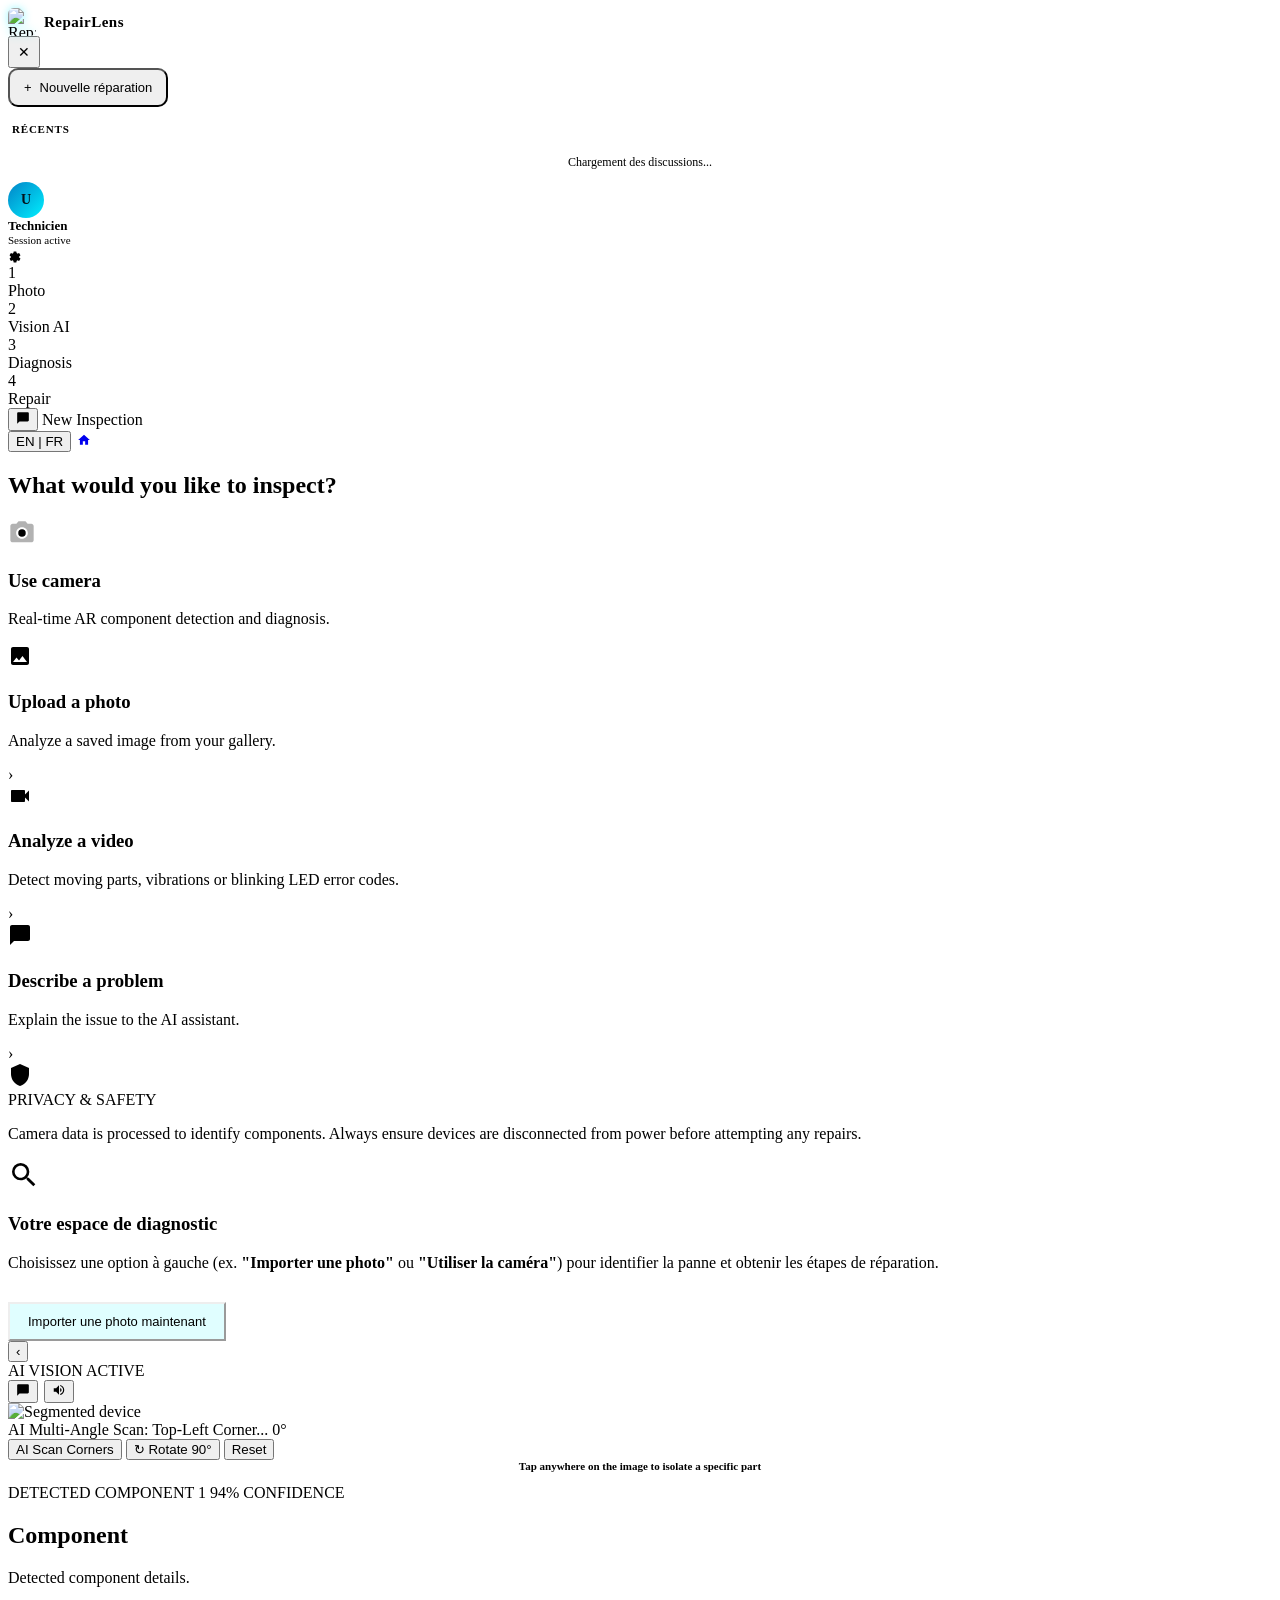
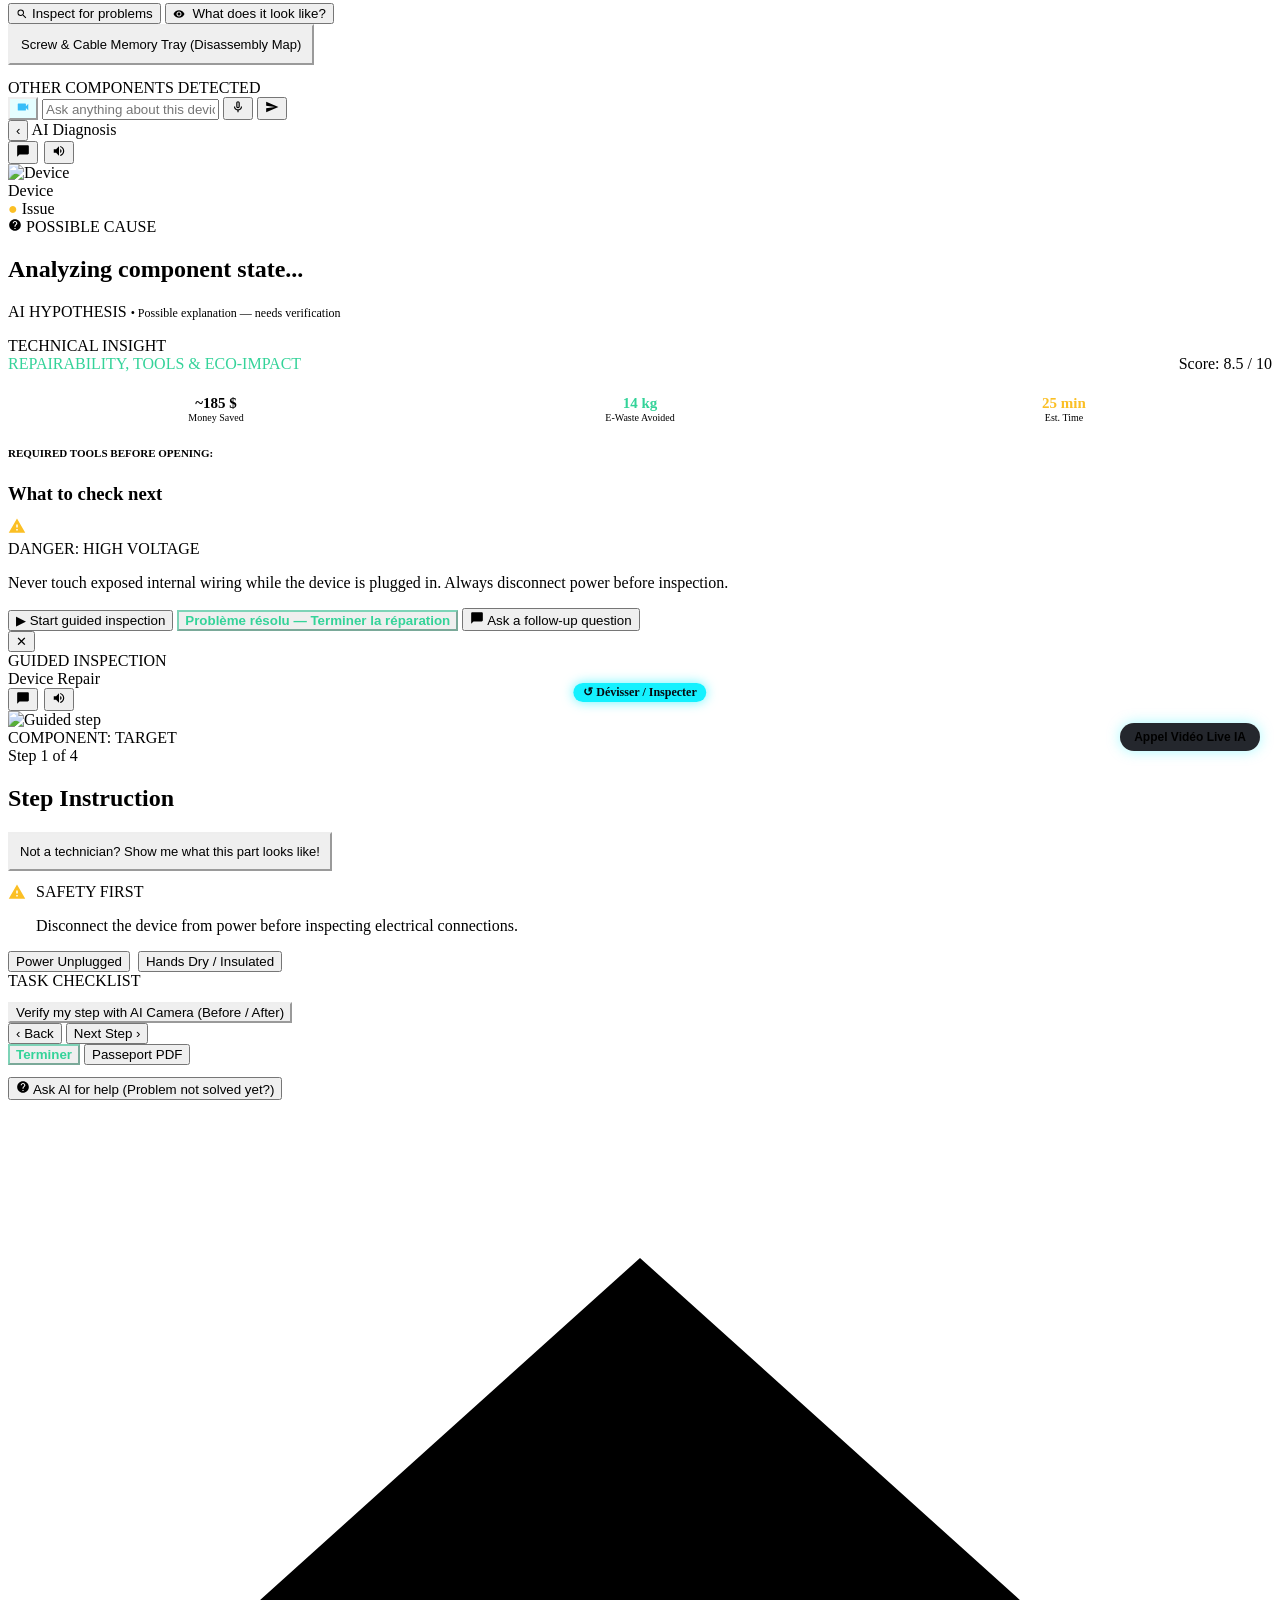
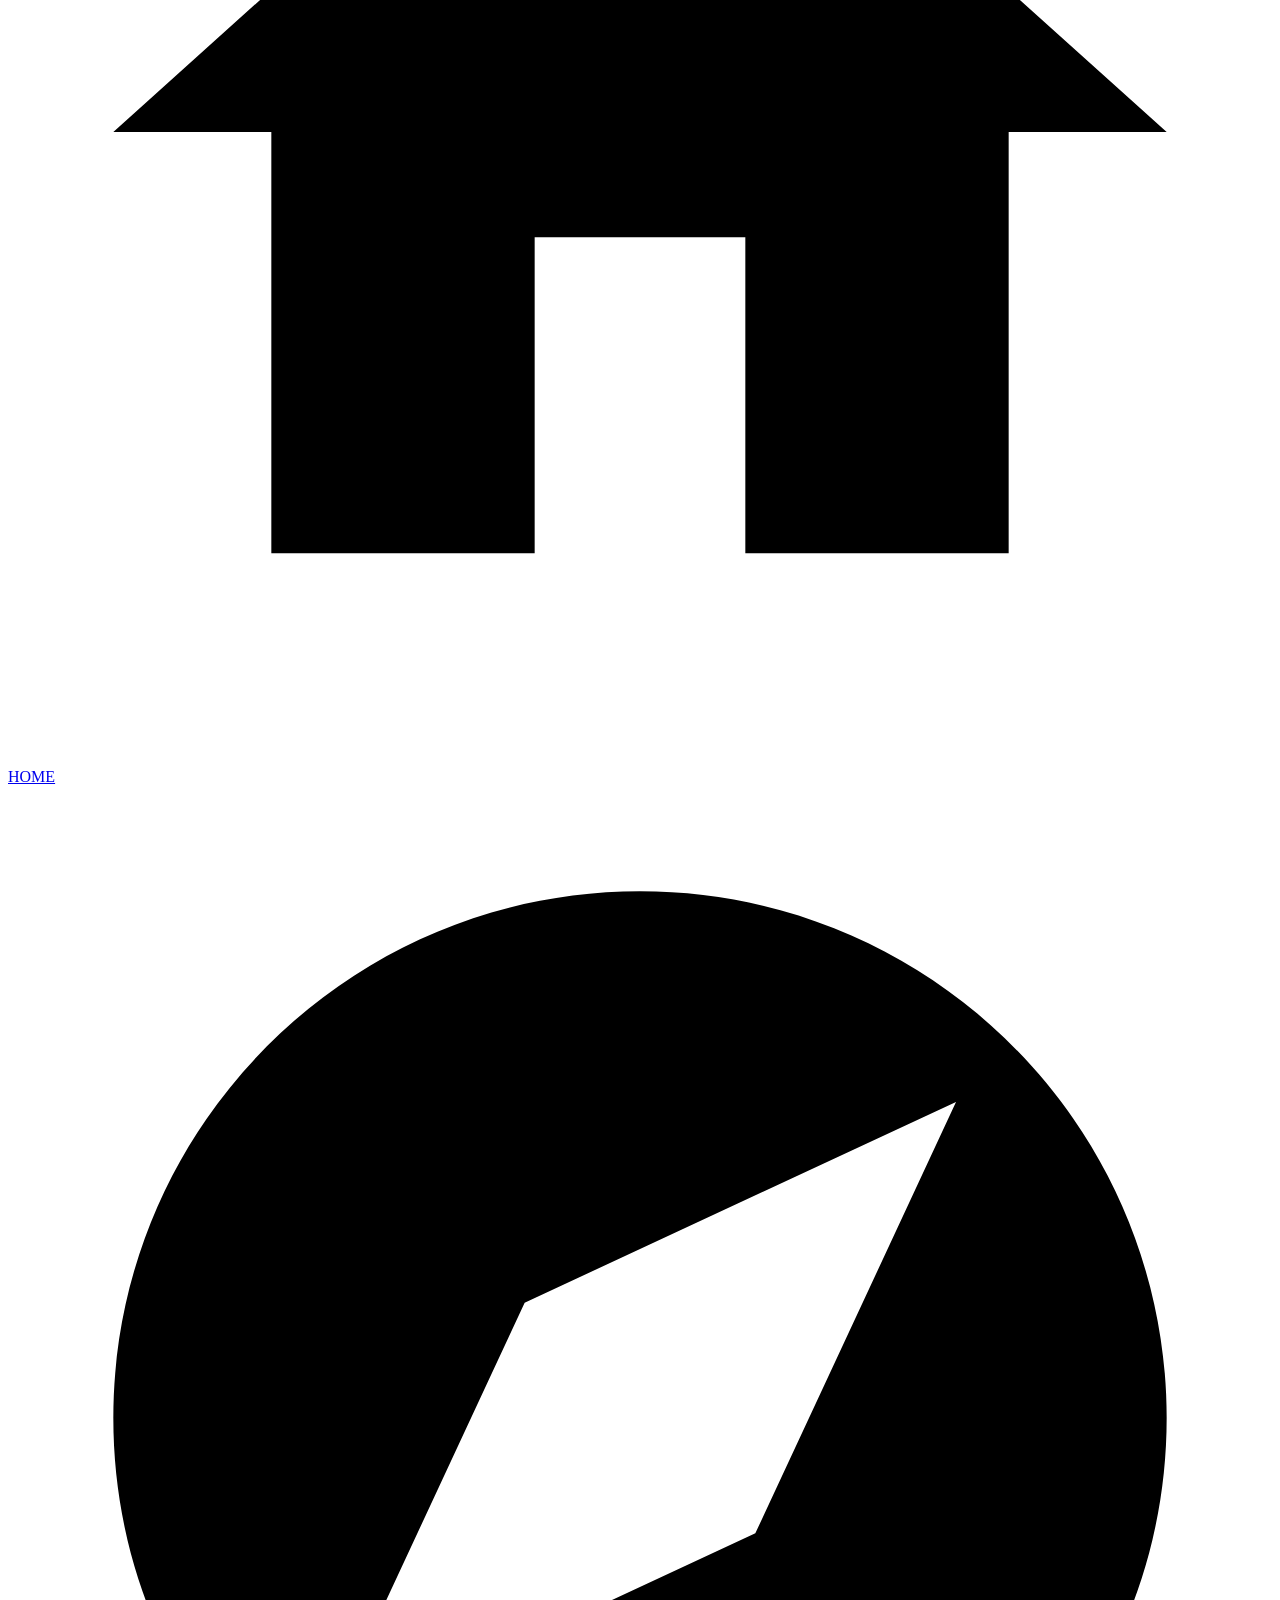
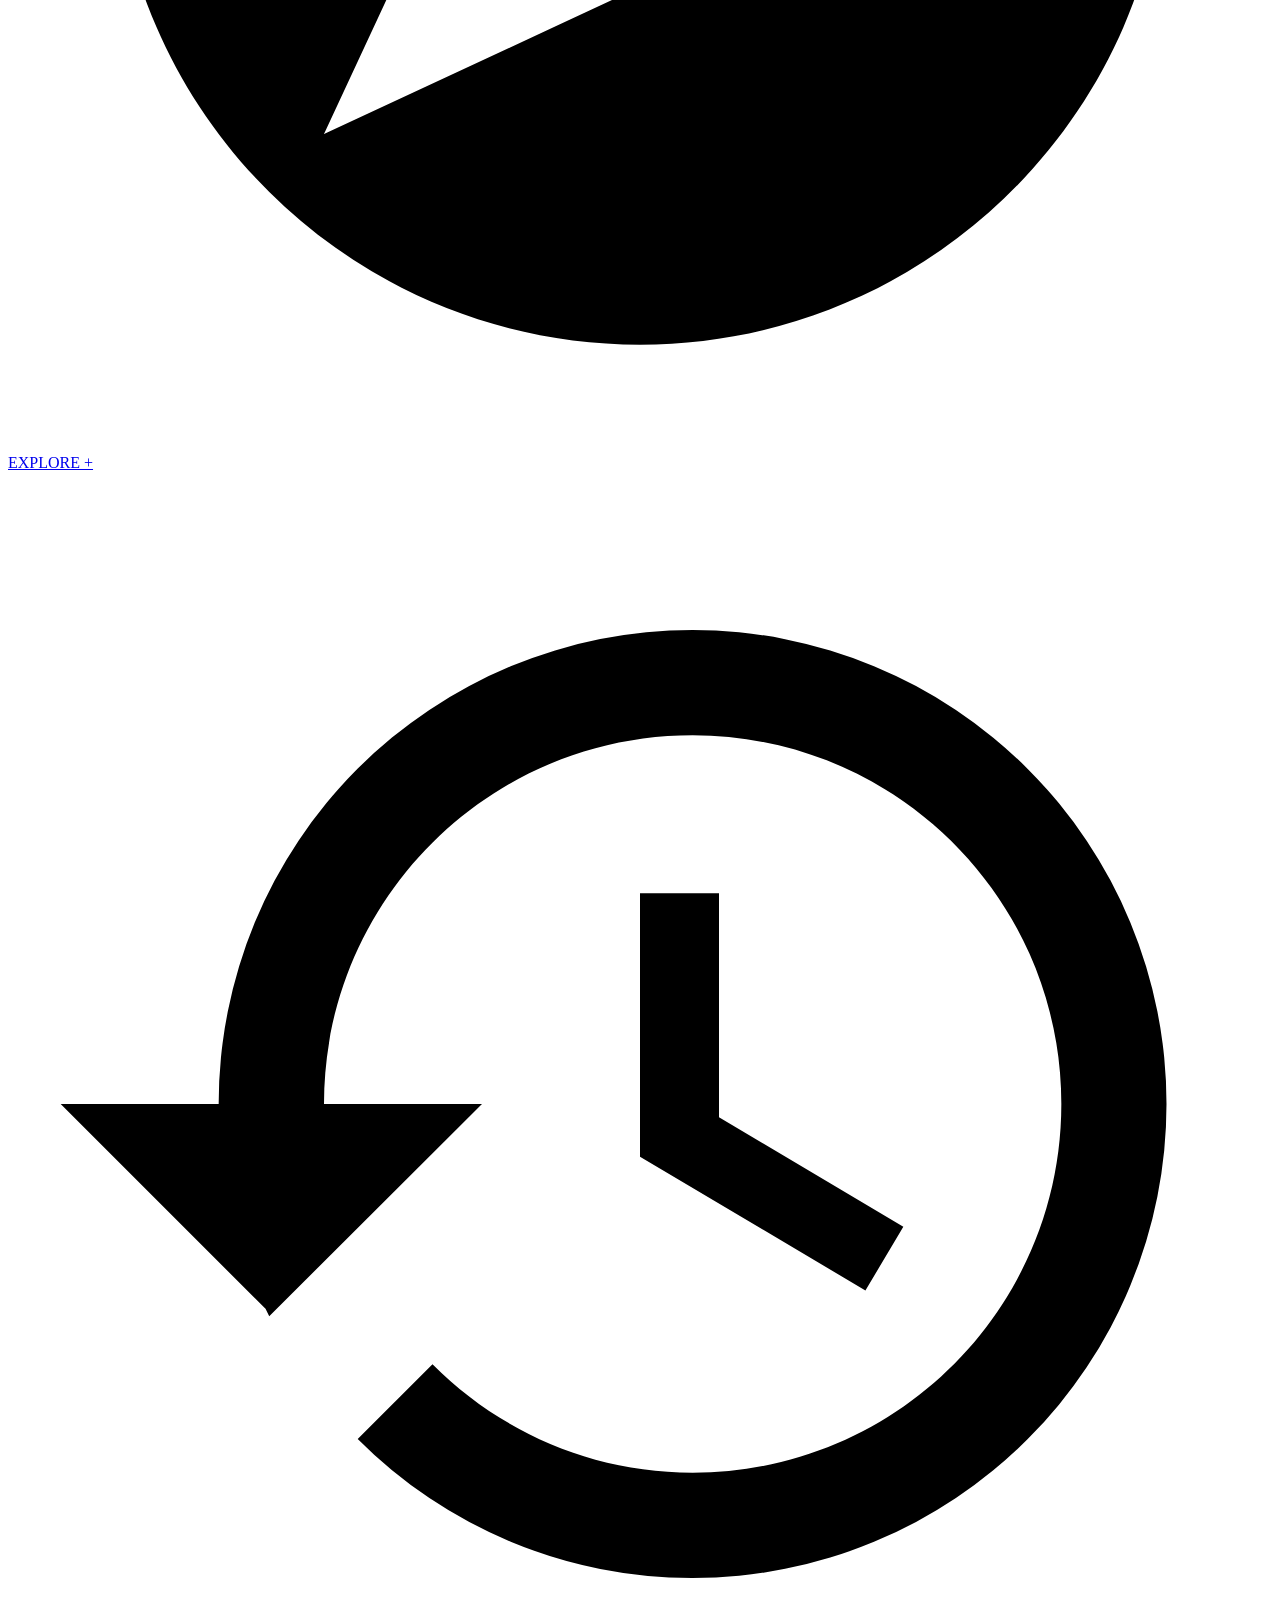
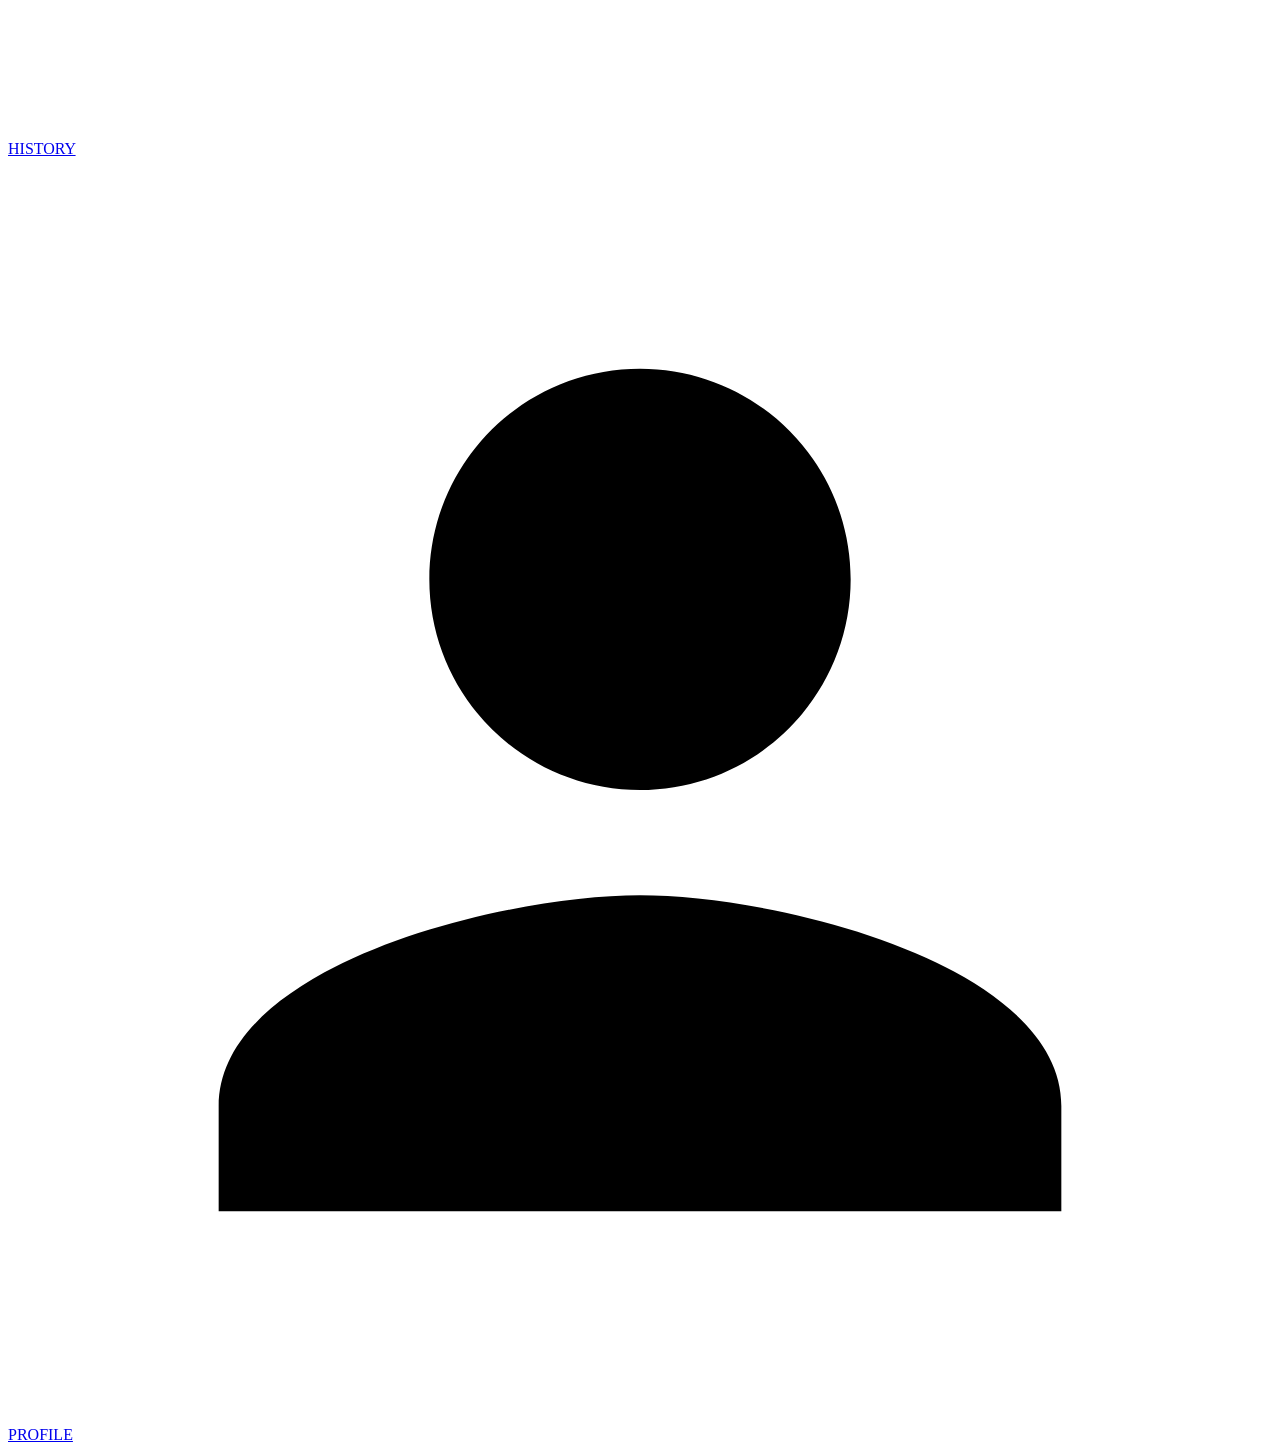
==== frontend/camera.html @ 672c210f "feat(frontend): interface complete RepairLens — See the Fix - 4 pages : accueil, inspection/camera, " ====
<!DOCTYPE html>
<html lang="en">
<head>
    <meta charset="UTF-8">
    <meta name="viewport" content="width=device-width, initial-scale=1.0">
    <title>RepairLens — See the Fix</title>
    <link rel="icon" type="image/svg+xml" href="/static/assets/logo-repairlens.svg">
    <link rel="preconnect" href="https://fonts.googleapis.com">
    <link href="https://fonts.googleapis.com/css2?family=Inter:wght@400;500;600;700;800&display=swap" rel="stylesheet">
    <link rel="stylesheet" href="/static/css/main.css?v=10">
    <link rel="stylesheet" href="/static/css/camera.css?v=10">
</head>
<body>

    <!-- TIROIR LATÉRAL STYLE CHATGPT : DISCUSSIONS RÉCENTES -->
    <div id="chatgpt-sidebar-overlay" class="chatgpt-sidebar-overlay" onclick="basculerSidebarDiscussions(false)"></div>
    <aside id="chatgpt-sidebar" class="chatgpt-sidebar">
        <div class="chatgpt-sidebar-header">
            <div style="display:flex; align-items:center; gap:8px;">
                <img src="/static/assets/logo-repairlens.svg" alt="RepairLens" style="width:28px; height:28px; border-radius:6px; filter:drop-shadow(0 0 4px rgba(0,240,255,0.4));">
                <strong style="color:var(--text-white); font-size:15px; letter-spacing:0.5px;">RepairLens</strong>
            </div>
            <button type="button" class="icon-circle-btn" style="width:32px; height:32px; font-size:14px;" onclick="basculerSidebarDiscussions(false)">✕</button>
        </div>

        <button type="button" class="btn-cyan" style="margin-bottom:16px; padding:10px 14px; font-size:13px; border-radius:10px; display:flex; align-items:center; justify-content:center; gap:8px;" onclick="nouvelleInspectionReinitialiser()">
            <span>+</span> <span>Nouvelle réparation</span>
        </button>

        <div style="font-size:11px; font-weight:800; color:var(--text-muted); text-transform:uppercase; letter-spacing:0.8px; margin-bottom:8px; padding-left:4px;">
            Récents
        </div>

        <div id="chatgpt-sidebar-list" class="chatgpt-sidebar-list">
            <!-- Rempli dynamiquement avec les sessions récentes -->
            <div style="color:var(--text-muted); font-size:12px; padding:12px 6px; text-align:center;">
                Chargement des discussions...
            </div>
        </div>

        <div class="chatgpt-sidebar-footer">
            <div id="sidebar-user-avatar" style="width:36px; height:36px; border-radius:50%; background:linear-gradient(135deg, #0284c7 0%, #00f0ff 100%); display:flex; align-items:center; justify-content:center; font-weight:800; color:#04121a; font-size:14px;">
                U
            </div>
            <div style="flex:1; overflow:hidden;">
                <div id="sidebar-user-name" style="font-size:13px; font-weight:700; color:var(--text-white); white-space:nowrap; text-overflow:ellipsis; overflow:hidden;">Technicien</div>
                <div style="font-size:11px; color:var(--text-gray);">Session active</div>
            </div>
            <a href="/static/history.html?tab=profile" style="color:var(--cyan-neon); font-size:14px; text-decoration:none;" title="Profil"><svg style="width:14px;height:14px;fill:currentColor;vertical-align:middle;" viewBox="0 0 24 24"><path d="M19.14 12.94c.04-.3.06-.61.06-.94 0-.32-.02-.64-.07-.94l2.03-1.58a.49.49 0 0 0 .12-.61l-1.92-3.32a.49.49 0 0 0-.59-.22l-2.39.96c-.5-.38-1.03-.7-1.62-.94l-.36-2.54a.484.484 0 0 0-.48-.41h-3.84c-.24 0-.43.17-.47.41l-.36 2.54c-.59.24-1.13.57-1.62.94l-2.39-.96a.49.49 0 0 0-.59.22L2.74 8.87c-.12.21-.08.47.12.61l2.03 1.58c-.05.3-.07.62-.07.94s.02.64.07.94l-2.03 1.58a.49.49 0 0 0-.12.61l1.92 3.32c.12.22.37.29.59.22l2.39-.96c.5.38 1.03.7 1.62.94l.36 2.54c.05.24.24.41.48.41h3.84c.24 0 .44-.17.47-.41l.36-2.54c.59-.24 1.13-.56 1.62-.94l2.39.96c.22.08.47 0 .59-.22l1.92-3.32c.12-.22.07-.47-.12-.61l-2.01-1.58z"/><circle cx="12" cy="12" r="3.5" fill="none" stroke="currentColor" stroke-width="1"/></svg></a>
        </div>
    </aside>

    <div class="app-shell">

        <!-- PROGRESS BAR — 4 Steps -->
        <div id="progress-bar-steps" class="progress-steps-bar">
            <div class="progress-step active" data-screen="screen-new-inspection">
                <div class="progress-dot">1</div>
                <span>Photo</span>
            </div>
            <div class="progress-line"></div>
            <div class="progress-step" data-screen="screen-ai-vision">
                <div class="progress-dot">2</div>
                <span>Vision AI</span>
            </div>
            <div class="progress-line"></div>
            <div class="progress-step" data-screen="screen-ai-diagnosis">
                <div class="progress-dot">3</div>
                <span>Diagnosis</span>
            </div>
            <div class="progress-line"></div>
            <div class="progress-step" data-screen="screen-guided-inspection">
                <div class="progress-dot">4</div>
                <span>Repair</span>
            </div>
        </div>

        <!-- =========================================================
             ÉCRAN 1 : NEW INSPECTION
             ========================================================= -->
        <section id="screen-new-inspection" class="screen-view active">
            <div class="screen-header">
                <button type="button" class="icon-circle-btn" onclick="basculerSidebarDiscussions(true)" title="Discussions récentes (ChatGPT sidebar)"><svg style="width:14px;height:14px;fill:currentColor;" viewBox="0 0 24 24"><path d="M20 2H4c-1.1 0-2 .9-2 2v18l4-4h14c1.1 0 2-.9 2-2V4c0-1.1-.9-2-2-2z"/></svg></button>
                <span class="screen-title-main" data-i18n="new_inspection_title">New Inspection</span>
                <div style="display:flex; gap:6px; align-items:center;">
                    <button type="button" class="lang-switch" id="btn-lang-switch" onclick="basculerLangue()">EN | FR</button>
                    <a href="/" class="icon-circle-btn" title="Home"><svg style="width:14px;height:14px;fill:currentColor;" viewBox="0 0 24 24"><path d="M10 20v-6h4v6h5v-8h3L12 3 2 12h3v8z"/></svg></a>
                </div>
            </div>

                        <!-- GRILLE 2 COLONNES : Options de diagnostic à gauche | Appareil photo + Chat + Analyse à droite -->
            <div class="inspection-split-layout">
                <!-- COLONNE GAUCHE : Options de diagnostic -->
                <div class="diagnostic-options-col">
                    <h1 class="big-question-title" data-i18n="what_to_inspect">What would you like to inspect?</h1>

                    <!-- Carte 1 : Use Camera -->
                    <div class="action-card-cyan" onclick="ouvrirModeCapture('camera')">
                        <div class="action-card-cyan-icon"><svg style="width:28px;height:28px;fill:var(--cyan-neon);" viewBox="0 0 24 24"><path d="M12 15.2a3.2 3.2 0 1 0 0-6.4 3.2 3.2 0 0 0 0 6.4z"/><path d="M9 2 7.17 4H4c-1.1 0-2 .9-2 2v12c0 1.1.9 2 2 2h16c1.1 0 2-.9 2-2V6c0-1.1-.9-2-2-2h-3.17L15 2H9zm3 15c-2.76 0-5-2.24-5-5s2.24-5 5-5 5 2.24 5 5-2.24 5-5 5z" fill-opacity="0.3"/></svg></div>
                        <h3 data-i18n="use_camera_title">Use camera</h3>
                        <p data-i18n="use_camera_sub">Real-time AR component detection and diagnosis.</p>
                    </div>

                    <!-- Carte 2 : Upload a photo -->
                    <input type="file" id="input-fichier" accept="image/*" style="display:none">
                    <div class="action-card-dark" onclick="ouvrirModeCapture('upload')">
                        <div class="action-dark-icon"><svg style="width:24px;height:24px;fill:currentColor;" viewBox="0 0 24 24"><path d="M21 19V5c0-1.1-.9-2-2-2H5c-1.1 0-2 .9-2 2v14c0 1.1.9 2 2 2h14c1.1 0 2-.9 2-2zM8.5 13.5l2.5 3.01L14.5 12l4.5 6H5l3.5-4.5z"/></svg></div>
                        <div class="action-dark-body">
                            <h3 data-i18n="upload_photo_title">Upload a photo</h3>
                            <p data-i18n="upload_photo_sub">Analyze a saved image from your gallery.</p>
                        </div>
                        <span class="action-chevron">›</span>
                    </div>

                    <!-- Carte 3 : Analyze a Video -->
                    <input type="file" id="input-video" accept="video/*" style="display:none">
                    <div class="action-card-dark" style="border-color:rgba(0,240,255,0.35);" onclick="ouvrirModeCapture('video')">
                        <div class="action-dark-icon"><svg style="width:24px;height:24px;fill:currentColor;" viewBox="0 0 24 24"><path d="M17 10.5V7c0-.55-.45-1-1-1H4c-.55 0-1 .45-1 1v10c0 .55.45 1 1 1h12c.55 0 1-.45 1-1v-3.5l4 4v-11l-4 4z"/></svg></div>
                        <div class="action-dark-body">
                            <h3 data-i18n="upload_video_title">Analyze a video</h3>
                            <p data-i18n="upload_video_sub">Detect moving parts, vibrations or blinking LED error codes.</p>
                        </div>
                        <span class="action-chevron">›</span>
                    </div>

                    <!-- Carte 4 : Describe a problem -->
                    <div class="action-card-dark" onclick="ouvrirModeCapture('describe')">
                        <div class="action-dark-icon"><svg style="width:24px;height:24px;fill:currentColor;" viewBox="0 0 24 24"><path d="M20 2H4c-1.1 0-2 .9-2 2v18l4-4h14c1.1 0 2-.9 2-2V4c0-1.1-.9-2-2-2z"/></svg></div>
                        <div class="action-dark-body">
                            <h3 data-i18n="describe_prob_title">Describe a problem</h3>
                            <p data-i18n="describe_prob_sub">Explain the issue to the AI assistant.</p>
                        </div>
                        <span class="action-chevron">›</span>
                    </div>


                    <!-- Privacy & Safety -->
                    <div class="privacy-box">
                        <div class="privacy-shield"><svg style="width:24px;height:24px;fill:currentColor;" viewBox="0 0 24 24"><path d="M12 1L3 5v6c0 5.55 3.84 10.74 9 12 5.16-1.26 9-6.45 9-12V5l-9-4z"/></svg></div>
                        <div>
                            <div class="privacy-title" data-i18n="privacy_title">PRIVACY & SAFETY</div>
                            <p class="privacy-text" data-i18n="privacy_text">
                                Camera data is processed to identify components. Always ensure devices are disconnected from power before attempting any repairs.
                            </p>
                        </div>
                    </div>
                </div>

                <!-- COLONNE DROITE : Appareil Photo / Preview + Chat IA + Bouton Analyse -->
                <div class="diagnostic-workspace-col">
                    <!-- Placeholder initial avant import/capture -->
                    <div id="setup-placeholder" class="setup-placeholder-card">
                        <div class="setup-placeholder-icon"><svg style="width:32px;height:32px;fill:var(--cyan-neon);" viewBox="0 0 24 24"><path d="M15.5 14h-.79l-.28-.27A6.47 6.47 0 0 0 16 9.5 6.5 6.5 0 1 0 9.5 16c1.61 0 3.09-.59 4.23-1.57l.27.28v.79l5 4.99L20.49 19l-4.99-5zm-6 0C7.01 14 5 11.99 5 9.5S7.01 5 9.5 5 14 7.01 14 9.5 11.99 14 9.5 14z"/></svg></div>
                        <h3>Votre espace de diagnostic</h3>
                        <p>Choisissez une option à gauche (ex. <strong>"Importer une photo"</strong> ou <strong>"Utiliser la caméra"</strong>) pour identifier la panne et obtenir les étapes de réparation.</p>
                        <button type="button" class="btn-voice-pill" onclick="ouvrirModeCapture('upload')" style="margin-top:14px; background:rgba(0,240,255,0.12); border-color:var(--cyan-neon); color:var(--cyan-neon); font-size:13px; padding:10px 18px;">
                            Importer une photo maintenant
                        </button>
                    </div>

                    <!-- Zone de configuration active avec APPAREIL PHOTO + CHAT + BOUTON ANALYSE -->
                    <div id="setup-panel" class="inspection-setup-box" style="display:none;">
                        <input type="hidden" id="input-appareil" value="">

                        <!-- Caméra Live -->
                        <div id="zone-camera-live" class="preview-media-box" style="display:none;">
                            <video id="video-stream" autoplay playsinline></video>
                            <canvas id="canvas-capture" style="display:none;"></canvas>
                            <button type="button" class="btn-cyan" style="margin:10px; width:calc(100% - 20px);" onclick="capturerFrameCamera()" data-i18n="capture_frame_btn">
                                Capture Frame
                            </button>
                        </div>

                        <!-- Sélecteur d'onglets multimédias (Visible quand Photo ET Vidéo sont associées au même diagnostic) -->
                        <div id="media-switcher-tabs" style="display:none; align-items:center; gap:8px; margin-bottom:10px;">
                            <button type="button" id="tab-media-photo" class="btn-voice-pill" onclick="basculerApercuMedia('photo')" style="background:var(--cyan-neon); color:#04121a; font-weight:700; padding:6px 14px;">
                                Photo principale
                            </button>
                            <button type="button" id="tab-media-video" class="btn-voice-pill" onclick="basculerApercuMedia('video')" style="background:rgba(0,240,255,0.15); color:var(--cyan-neon); border-color:var(--border-cyan); padding:6px 14px;">
                                Vidéo dynamique
                            </button>
                            <span id="badge-multimodal" style="font-size:11px; color:#10b981; font-weight:700; margin-left:auto;">
                                Diagnostic multimodal enrichi
                            </span>
                        </div>

                        <!-- Aperçu Photo de l'appareil -->
                        <div id="zone-photo-preview" class="preview-media-box" style="display:none; position:relative;">
                            <img id="preview-image" alt="Device preview">
                            <button type="button" class="btn-voice-pill" style="position:absolute; bottom:8px; right:8px; background:rgba(6,10,16,0.85); border-color:var(--border-cyan);" onclick="document.getElementById('input-fichier').click()">
                                ↺ Changer la photo
                            </button>
                        </div>

                        <!-- Aperçu Vidéo -->
                        <div id="zone-video-preview" class="preview-media-box" style="display:none; position:relative;">
                            <video id="preview-video" controls playsinline></video>
                            <button type="button" class="btn-voice-pill" style="position:absolute; bottom:8px; right:8px; background:rgba(6,10,16,0.85); border-color:var(--border-cyan);" onclick="document.getElementById('input-video').click()">
                                ↺ Changer la vidéo
                            </button>
                        </div>

                        <!-- Fil de Discussion ChatGPT en direct (IA à gauche, Vous à droite) -->
                        <div id="live-chat-thread" class="chat-thread-container">
                            <!-- Rempli automatiquement dès l'importation de l'image -->
                        </div>

                        <!-- Pilules de réponses rapides en 1 clic suggérées par l'IA -->
                        <div id="live-chat-quick-replies" class="chat-quick-replies-row" style="display:none;"></div>

                        <!-- Oscilloscope Acoustique Cyan Néon en direct (Optionnel) -->
                        <div id="acoustic-box" style="display:none; margin-top:10px; background:#060a10; border:1px solid var(--border-cyan); border-radius:12px; padding:10px;">
                            <div style="display:flex; justify-content:space-between; font-size:11px; color:var(--cyan-neon); font-weight:700; margin-bottom:6px;">
                                <span id="acoustic-status-label">Listening to motor / device frequencies...</span>
                                <span id="acoustic-freq-badge">0 Hz</span>
                            </div>
                            <canvas id="canvas-audio-spectrum" width="380" height="60" style="width:100%; height:60px; display:block;"></canvas>
                        </div>

                        <!-- Barre de saisie en bas style ChatGPT -->
                        <div class="chatgpt-input-bar">
                            <button type="button" class="btn-voice-pill" id="btn-chat-video-call" onclick="demarrerAppelVideoDepuisChat()" title="Démarrer l'Appel Vidéo Live avec l'IA" style="padding:6px 10px; font-size:14px; color:#38bdf8; background:rgba(0,240,255,0.1); border-color:var(--border-cyan);"><svg style="width:14px;height:14px;fill:currentColor;" viewBox="0 0 24 24"><path d="M17 10.5V7c0-.55-.45-1-1-1H4c-.55 0-1 .45-1 1v10c0 .55.45 1 1 1h12c.55 0 1-.45 1-1v-3.5l4 4v-11l-4 4z"/></svg></button>
                            <button type="button" class="btn-voice-pill" id="mic-issue" onclick="dicterChampLiveChat()" title="Dicter à la voix" style="padding:6px 10px; font-size:14px;"><svg style="width:14px;height:14px;fill:currentColor;" viewBox="0 0 24 24"><path d="M12 14c1.66 0 3-1.34 3-3V5c0-1.66-1.34-3-3-3S9 3.34 9 5v6c0 1.66 1.34 3 3 3zm-1-9c0-.55.45-1 1-1s1 .45 1 1v6c0 .55-.45 1-1 1s-1-.45-1-1V5zm6 6c0 2.76-2.24 5-5 5s-5-2.24-5-5H5c0 3.53 2.61 6.43 6 6.92V21h2v-3.08c3.39-.49 6-3.39 6-6.92h-2z"/></svg></button>
                            <button type="button" class="btn-voice-pill" id="btn-sound-diag" onclick="enregistrerBruitAppareil()" title="Écouter le bruit du moteur (Acoustique)" style="padding:6px 10px; font-size:14px;"><svg style="width:14px;height:14px;fill:currentColor;" viewBox="0 0 24 24"><path d="M12 1a9 9 0 0 0-9 9v7c0 1.66 1.34 3 3 3h3v-8H5v-2c0-3.87 3.13-7 7-7s7 3.13 7 7v2h-4v8h3c1.66 0 3-1.34 3-3v-7a9 9 0 0 0-9-9z"/></svg></button>
                            <input type="text" id="input-probleme" class="chatgpt-input-field"
                                   placeholder="Répondez à l'assistant ou décrivez la panne..."
                                   onkeypress="if(event.key==='Enter') envoyerMessageLiveChat()">
                            <button type="button" class="btn-voice-pill" onclick="envoyerMessageLiveChat()" title="Envoyer" style="padding:6px 12px; font-size:14px; background:var(--cyan-neon); color:#04121a;"><svg style="width:14px;height:14px;fill:currentColor;" viewBox="0 0 24 24"><path d="M2.01 21L23 12 2.01 3 2 10l15 2-15 2z"/></svg></button>
                        </div>

                        <!-- Bouton d'action pour passer au diagnostic et aux étapes guidées -->
                        <button type="button" id="btn-lancer-analyse" class="btn-cyan" style="margin-top:14px;" onclick="lancerAnalyseComplete()">
                            <span><svg style="width:14px;height:14px;fill:currentColor;" viewBox="0 0 24 24"><path d="M22.7 19l-9.1-9.1c.9-2.3.4-5-1.5-6.9-2-2-5-2.4-7.4-1.3L9 6 6 9 1.6 4.7C.4 7.1.9 10.1 2.9 12.1c1.9 1.9 4.6 2.4 6.9 1.5l9.1 9.1c.4.4 1 .4 1.4 0l2.3-2.3c.5-.4.5-1.1.1-1.4z"/></svg></span>
                            <span id="texte-btn-lancer" data-i18n="btn_launch_ai">Voir les étapes de réparation ›</span>
                        </button>
                    </div>
                </div>
            </div>
</section>

        <!-- =========================================================
             ÉCRAN 2 : AI VISION ACTIVE (SAM 2 Component Segmentation)
             ========================================================= -->
        <section id="screen-ai-vision" class="screen-view">
            <div class="ar-viewport">
                <div class="ar-top-overlay">
                    <button type="button" class="icon-circle-btn" onclick="afficherEcran('screen-new-inspection')">‹</button>
                    <div class="ai-vision-pill">
                        <span class="cyan-pulse-dot"></span>
                        <span data-i18n="ai_vision_active">AI VISION ACTIVE</span>
                    </div>
                    <div style="display:flex; gap:6px;">
                        <button type="button" class="icon-circle-btn" onclick="basculerSidebarDiscussions(true)" title="Discussions récentes"><svg style="width:14px;height:14px;fill:currentColor;" viewBox="0 0 24 24"><path d="M20 2H4c-1.1 0-2 .9-2 2v18l4-4h14c1.1 0 2-.9 2-2V4c0-1.1-.9-2-2-2z"/></svg></button>
                        <button type="button" class="icon-circle-btn" id="btn-voix-vision" onclick="basculerVoixIA()"><svg style="width:14px;height:14px;fill:currentColor;" viewBox="0 0 24 24"><path d="M3 9v6h4l5 5V4L7 9H3zm13.5 3A4.5 4.5 0 0 0 14 8.5v7a4.47 4.47 0 0 0 2.5-3.5zM14 3.23v2.06c2.89.86 5 3.54 5 6.71s-2.11 5.85-5 6.71v2.06c4.01-.91 7-4.49 7-8.77s-2.99-7.86-7-8.77z"/></svg></button>
                    </div>
                </div>

                <img id="vision-main-image" src="" alt="Segmented device">
                <video id="vision-main-video" autoplay loop muted playsinline style="display:none;"></video>

                <!-- OVERLAY DU SCANNER IA EN DIRECT (Tourne & Inspecte chaque coin) -->
                <div id="ai-live-scanner" class="ai-live-scanner-overlay">
                    <div class="scanner-grid-hud"></div>
                    <div class="scanner-laser-line"></div>
                    <div id="scanner-reticle" class="scanner-corner-reticle" style="top:15%; left:15%;"></div>
                    <div class="scanner-status-hud">
                        <span id="scanner-status-text">AI Multi-Angle Scan: Top-Left Corner...</span>
                        <span id="scanner-angle-badge">0°</span>
                    </div>
                </div>

                <!-- Marqueurs SAM 2 -->
                <div id="ar-markers-container" class="ar-markers-layer" onclick="segmenterPointSurImage(event)" title="Tap anywhere to segment with SAM 2"></div>

                <!-- Barre d'outils Rotation & Scan des coins en direct -->
                <div class="ar-rotation-toolbar">
                    <button type="button" class="btn-ar-tool" onclick="lancerInspectionRotativeIA()" data-i18n="ai_scan_corners">
                        AI Scan Corners
                    </button>
                    <button type="button" class="btn-ar-tool" onclick="tournerMedia90Degres()" data-i18n="rotate_90">
                        ↻ Rotate 90°
                    </button>
                    <button type="button" class="btn-ar-tool" onclick="reinitialiserVueMedia()" data-i18n="reset_view">
                        Reset
                    </button>
                </div>
            </div>

            <div class="vision-bottom-sheet">
                <div class="sheet-handle"></div>
                <div style="font-size:11px; color:var(--cyan-neon); text-align:center; margin-bottom:12px; font-weight:600;" data-i18n="tap_to_segment_hint">
                    Tap anywhere on the image to isolate a specific part
                </div>

                <div class="comp-header-line">
                    <span class="detected-kicker" id="vision-comp-kicker">DETECTED COMPONENT 1</span>
                    <span class="confidence-badge" id="vision-comp-conf">94% CONFIDENCE</span>
                </div>

                <h2 class="comp-main-title" id="vision-comp-name">Component</h2>
                <p class="comp-main-desc" id="vision-comp-desc">Detected component details.</p>

                <div class="dual-btn-row">
                    <button type="button" class="btn-half-cyan" onclick="passerAuDiagnosticIA()">
                        <svg style="width:12px;height:12px;fill:currentColor;vertical-align:middle;margin-right:4px;" viewBox="0 0 24 24"><path d="M15.5 14h-.79l-.28-.27A6.47 6.47 0 0 0 16 9.5 6.5 6.5 0 1 0 9.5 16c1.61 0 3.09-.59 4.23-1.57l.27.28v.79l5 4.99L20.49 19l-4.99-5zm-6 0C7.01 14 5 11.99 5 9.5S7.01 5 9.5 5 14 7.01 14 9.5 11.99 14 9.5 14z"/></svg><span data-i18n="btn_inspect_problems">Inspect for problems</span>
                    </button>
                    <button type="button" class="btn-half-dark" onclick="expliquerComposantActif()">
                        <svg style="width:12px;height:12px;fill:currentColor;vertical-align:middle;margin-right:4px;" viewBox="0 0 24 24"><path d="M12 4.5C7 4.5 2.73 7.61 1 12c1.73 4.39 6 7.5 11 7.5s9.27-3.11 11-7.5c-1.73-4.39-6-7.5-11-7.5zM12 17c-2.76 0-5-2.24-5-5s2.24-5 5-5 5 2.24 5 5-2.24 5-5 5zm0-8c-1.66 0-3 1.34-3 3s1.34 3 3 3 3-1.34 3-3-1.34-3-3-3z"/></svg> <span data-i18n="btn_explain_comp">What does it look like?</span>
                    </button>
                </div>

                <!-- NOUVEAU : Guide Visuel Débutant ("À quoi ressemble cette pièce ?" + Zoom Photo SAM 2) -->
                <div id="beginner-visual-guide-box" class="checklist-card" style="display:none; margin-bottom:16px; border-color:var(--cyan-neon); background:rgba(0,240,255,0.05);">
                    <div class="checklist-header" style="color:var(--cyan-neon);" data-i18n="beginner_guide_header">BEGINNER VISUAL GUIDE — WHAT THIS PART LOOKS LIKE</div>
                    <div style="display:flex; gap:12px; align-items:center; margin-bottom:12px; flex-wrap:wrap;">
                        <div style="text-align:center;">
                            <canvas id="canvas-zoom-vision" width="110" height="110" style="border-radius:12px; border:2px solid var(--cyan-neon); background:#060a10; display:block;"></canvas>
                            <span style="font-size:10px; color:var(--cyan-neon); font-weight:700;" data-i18n="zoom_your_photo">Zoom on your photo</span>
                        </div>
                        <div id="svg-illustration-vision" style="width:110px; height:110px; border-radius:12px; border:1px solid var(--border-subtle); background:#060a10; display:flex; align-items:center; justify-content:center;"></div>
                        <div style="flex:1; min-width:180px; font-size:12px; line-height:1.5;">
                            <div style="margin-bottom:6px;"><strong style="color:var(--cyan-neon);" data-i18n="shape_color_label">Shape & Color:</strong> <span id="guide-forme-vision"></span></div>
                            <div style="margin-bottom:6px;"><strong style="color:#34d399;" data-i18n="simple_role_label">Simple Role:</strong> <span id="guide-role-vision"></span></div>
                            <div style="margin-bottom:6px;"><strong style="color:#fbbf24;" data-i18n="spot_damage_label">How to spot damage:</strong> <span id="guide-signes-vision"></span></div>
                            <div><strong style="color:#a78bfa;" data-i18n="part_to_buy_label">Part to buy:</strong> <span id="guide-ref-vision"></span></div>
                        </div>
                    </div>
                </div>

                <!-- Trieur de Vis & Pièces Démontées -->
                <button type="button" class="btn-dark" style="margin-bottom:14px; padding:11px; font-size:13px; border-color:var(--border-cyan); color:var(--cyan-neon);" onclick="basculerPlateauVis()" data-i18n="screw_tray_btn">
                    Screw & Cable Memory Tray (Disassembly Map)
                </button>
                <div id="screw-tray-panel" class="checklist-card" style="display:none; margin-bottom:16px;">
                    <div class="checklist-header" data-i18n="screw_tray_header">DISASSEMBLY MEMORY MAP (NEVER LOSE A SCREW)</div>
                    <div id="screw-tray-list" style="font-size:12px; color:var(--text-gray);"></div>
                </div>

                <div class="other-comp-label" data-i18n="other_components">OTHER COMPONENTS DETECTED</div>
                <div id="other-components-list"></div>

                <!-- Fil de discussion en direct sur l'Écran Vision -->
                <div id="vision-chat-messages" class="ai-chat-drawer" style="display:none; margin-top:12px; margin-bottom:10px; max-height:240px; overflow-y:auto;"></div>

                <div class="ask-bar-bottom">
                    <button type="button" class="btn-voice-pill" onclick="demarrerAppelVideoDepuisChat()" title="Démarrer l'Appel Vidéo Live avec l'IA" style="color:#38bdf8; background:rgba(0,240,255,0.1); border-color:var(--border-cyan);"><svg style="width:14px;height:14px;fill:currentColor;" viewBox="0 0 24 24"><path d="M17 10.5V7c0-.55-.45-1-1-1H4c-.55 0-1 .45-1 1v10c0 .55.45 1 1 1h12c.55 0 1-.45 1-1v-3.5l4 4v-11l-4 4z"/></svg></button>
                    <input type="text" id="input-ask-vision"
                           data-i18n-placeholder="ask_anything_placeholder"
                           placeholder="Ask anything about this device..."
                           onkeypress="if(event.key==='Enter') poserQuestionVision()">
                    <button type="button" class="btn-voice-pill" id="mic-vision" onclick="dicterChamp('input-ask-vision', 'mic-vision', true)"><svg style="width:14px;height:14px;fill:currentColor;" viewBox="0 0 24 24"><path d="M12 14c1.66 0 3-1.34 3-3V5c0-1.66-1.34-3-3-3S9 3.34 9 5v6c0 1.66 1.34 3 3 3zm-1-9c0-.55.45-1 1-1s1 .45 1 1v6c0 .55-.45 1-1 1s-1-.45-1-1V5zm6 6c0 2.76-2.24 5-5 5s-5-2.24-5-5H5c0 3.53 2.61 6.43 6 6.92V21h2v-3.08c3.39-.49 6-3.39 6-6.92h-2z"/></svg></button>
                    <button type="button" class="btn-voice-pill" onclick="poserQuestionVision()"><svg style="width:14px;height:14px;fill:currentColor;" viewBox="0 0 24 24"><path d="M2.01 21L23 12 2.01 3 2 10l15 2-15 2z"/></svg></button>
                </div>
            </div>
        </section>

        <!-- =========================================================
             ÉCRAN 3 : AI DIAGNOSIS (Muse Spark)
             ========================================================= -->
        <section id="screen-ai-diagnosis" class="screen-view">
            <div class="screen-header">
                <button type="button" class="icon-circle-btn" onclick="afficherEcran('screen-ai-vision')">‹</button>
                <span class="screen-title-main" data-i18n="ai_diagnosis_title">AI Diagnosis</span>
                <div style="display:flex; gap:6px;">
                    <button type="button" class="icon-circle-btn" onclick="basculerSidebarDiscussions(true)" title="Discussions récentes"><svg style="width:14px;height:14px;fill:currentColor;" viewBox="0 0 24 24"><path d="M20 2H4c-1.1 0-2 .9-2 2v18l4-4h14c1.1 0 2-.9 2-2V4c0-1.1-.9-2-2-2z"/></svg></button>
                    <button type="button" class="icon-circle-btn" onclick="basculerVoixIA()"><svg style="width:14px;height:14px;fill:currentColor;" viewBox="0 0 24 24"><path d="M3 9v6h4l5 5V4L7 9H3zm13.5 3A4.5 4.5 0 0 0 14 8.5v7a4.47 4.47 0 0 0 2.5-3.5zM14 3.23v2.06c2.89.86 5 3.54 5 6.71s-2.11 5.85-5 6.71v2.06c4.01-.91 7-4.49 7-8.77s-2.99-7.86-7-8.77z"/></svg></button>
                </div>
            </div>

            <!-- Rappel de l'appareil -->
            <div class="device-mini-banner">
                <img id="diag-thumb-img" class="repair-thumb" style="width:58px; height:58px;" src="" alt="Device">
                <div class="repair-info">
                    <div class="repair-device-name" id="diag-device-title">Device</div>
                    <div class="repair-issue" style="margin-bottom:0;">
                        <span style="color:#fbbf24;">●</span> <span id="diag-issue-subtitle">Issue</span>
                    </div>
                </div>
            </div>

            <!-- Bannière Reprise de Session -->
            <div id="memory-resume-banner" class="checklist-card" style="display:none; border-color:var(--cyan-neon); background:rgba(0,240,255,0.07); margin-bottom:14px;">
                <div class="checklist-header" style="color:var(--cyan-neon); margin-bottom:6px;" data-i18n="memory_banner_header">SAVED REPAIR PROGRESS — WELCOME BACK!</div>
                <div id="memory-resume-text" style="font-size:13px; color:var(--text-white); line-height:1.5;"></div>
            </div>

            <!-- Si Muse Spark a besoin de poser des questions au technicien avant de conclure -->
            <div id="diag-questions-box" class="possible-cause-card" style="display:none;"></div>

            <!-- Carte principale : POSSIBLE CAUSE -->
            <div id="diag-result-content">
                <div class="possible-cause-card">
                    <div class="cause-kicker">
                        <span><svg style="width:14px;height:14px;fill:currentColor;" viewBox="0 0 24 24"><path d="M12 2C6.48 2 2 6.48 2 12s4.48 10 10 10 10-4.48 10-10S17.52 2 12 2zm1 17h-2v-2h2v2zm2.07-7.75l-.9.92C13.45 12.9 13 13.5 13 15h-2v-.5c0-1.1.45-2.1 1.17-2.83l1.24-1.26c.37-.36.59-.86.59-1.41 0-1.1-.9-2-2-2s-2 .9-2 2H8c0-2.21 1.79-4 4-4s4 1.79 4 4c0 .88-.36 1.68-.93 2.25z"/></svg></span>
                        <span data-i18n="possible_cause">POSSIBLE CAUSE</span>
                    </div>
                    <h2 class="cause-headline" id="diag-cause-headline">Analyzing component state...</h2>

                    <div class="confidence-row">
                        <span class="badge-amber" data-i18n="medium_confidence">AI HYPOTHESIS</span>
                        <span style="font-size:12px; color:var(--text-gray);" data-i18n="needs_verification">
                            • Possible explanation — needs verification
                        </span>
                    </div>

                    <p class="cause-body-text" id="diag-cause-body"></p>

                    <div class="technical-insight-box">
                        <div class="insight-label" data-i18n="technical_insight">TECHNICAL INSIGHT</div>
                        <div class="insight-quote" id="diag-tech-insight"></div>
                    </div>
                </div>

                <!-- NOUVEAU : Carte Score de Réparabilité, Outils requis & Impact Écologique -->
                <div class="checklist-card" id="diag-eco-tools-card" style="border-color:rgba(16,185,129,0.4);">
                    <div style="display:flex; justify-content:space-between; align-items:center; margin-bottom:12px;">
                        <span class="checklist-header" style="margin:0; color:#34d399;" data-i18n="eco_card_header">REPAIRABILITY, TOOLS & ECO-IMPACT</span>
                        <span class="status-badge status-completed" id="meta-score-badge">Score: 8.5 / 10</span>
                    </div>
                    <div style="display:grid; grid-template-columns:repeat(3,1fr); gap:8px; margin-bottom:14px;">
                        <div style="background:var(--bg-input); padding:10px; border-radius:10px; text-align:center;">
                            <div style="font-size:15px; font-weight:800; color:var(--cyan-neon);" id="meta-savings">~185 $</div>
                            <div style="font-size:10px; color:var(--text-gray);" data-i18n="money_saved_label">Money Saved</div>
                        </div>
                        <div style="background:var(--bg-input); padding:10px; border-radius:10px; text-align:center;">
                            <div style="font-size:15px; font-weight:800; color:#34d399;" id="meta-ewaste">14 kg</div>
                            <div style="font-size:10px; color:var(--text-gray);" data-i18n="ewaste_avoided_label">E-Waste Avoided</div>
                        </div>
                        <div style="background:var(--bg-input); padding:10px; border-radius:10px; text-align:center;">
                            <div style="font-size:15px; font-weight:800; color:#fbbf24;" id="meta-time">25 min</div>
                            <div style="font-size:10px; color:var(--text-gray);" data-i18n="est_time_label">Est. Time</div>
                        </div>
                    </div>
                    <div style="font-size:11px; font-weight:700; color:var(--text-gray); margin-bottom:6px;" data-i18n="required_tools_label">REQUIRED TOOLS BEFORE OPENING:</div>
                    <div id="meta-tools-list" style="display:flex; flex-wrap:wrap; gap:6px;"></div>
                </div>

                <h3 class="section-header-title" style="margin-bottom:12px;" data-i18n="what_to_check">What to check next</h3>
                <div id="diag-check-next-list"></div>

                <div class="danger-box">
                    <span style="font-size:20px;"><svg style="width:18px;height:18px;fill:#fbbf24;" viewBox="0 0 24 24"><path d="M1 21h22L12 2 1 21zm12-3h-2v-2h2v2zm0-4h-2v-4h2v4z"/></svg></span>
                    <div>
                        <div class="danger-title" data-i18n="danger_high_voltage">DANGER: HIGH VOLTAGE</div>
                        <p class="danger-text" data-i18n="danger_text">
                            Never touch exposed internal wiring while the device is plugged in. Always disconnect power before inspection.
                        </p>
                    </div>
                </div>

                <button type="button" class="btn-cyan" onclick="demarrerInspectionGuidee()">
                    <span>▶</span>
                    <span data-i18n="btn_start_guided">Start guided inspection</span>
                </button>

                <button type="button" class="btn-dark" style="border-color:rgba(16,185,129,0.5); color:#34d399; font-weight:700;" onclick="terminerReparationDirectement()" data-i18n="mark_completed_now_btn">
                    Problème résolu — Terminer la réparation
                </button>

                <button type="button" class="btn-dark" onclick="basculerTiroirChat('diag-followup-drawer')">
                    <span><svg style="width:14px;height:14px;fill:currentColor;" viewBox="0 0 24 24"><path d="M20 2H4c-1.1 0-2 .9-2 2v18l4-4h14c1.1 0 2-.9 2-2V4c0-1.1-.9-2-2-2z"/></svg></span>
                    <span data-i18n="btn_ask_followup">Ask a follow-up question</span>
                </button>

                <!-- Tiroir de discussion de suivi sur l'écran Diagnostic -->
                <div id="diag-followup-drawer" class="ai-chat-drawer" style="display:none;">
                    <div id="diag-chat-messages"></div>
                    <div class="ask-bar-bottom">
                        <button type="button" class="btn-voice-pill" onclick="demarrerAppelVideoDepuisChat()" title="Démarrer l'Appel Vidéo Live avec l'IA" style="color:#38bdf8; background:rgba(0,240,255,0.1); border-color:var(--border-cyan);"><svg style="width:14px;height:14px;fill:currentColor;" viewBox="0 0 24 24"><path d="M17 10.5V7c0-.55-.45-1-1-1H4c-.55 0-1 .45-1 1v10c0 .55.45 1 1 1h12c.55 0 1-.45 1-1v-3.5l4 4v-11l-4 4z"/></svg></button>
                        <button type="button" class="btn-voice-pill" id="mic-diag-chat" onclick="dicterChamp('input-diag-chat', 'mic-diag-chat', true)"><svg style="width:14px;height:14px;fill:currentColor;" viewBox="0 0 24 24"><path d="M12 14c1.66 0 3-1.34 3-3V5c0-1.66-1.34-3-3-3S9 3.34 9 5v6c0 1.66 1.34 3 3 3zm-1-9c0-.55.45-1 1-1s1 .45 1 1v6c0 .55-.45 1-1 1s-1-.45-1-1V5zm6 6c0 2.76-2.24 5-5 5s-5-2.24-5-5H5c0 3.53 2.61 6.43 6 6.92V21h2v-3.08c3.39-.49 6-3.39 6-6.92h-2z"/></svg></button>
                        <input type="text" id="input-diag-chat" data-i18n-placeholder="followup_chat_placeholder" placeholder="Tell Muse Spark what you observe..."
                               onkeypress="if(event.key==='Enter') envoyerMessageChatIA('input-diag-chat', 'diag-chat-messages')">
                        <button type="button" class="btn-voice-pill" onclick="envoyerMessageChatIA('input-diag-chat', 'diag-chat-messages')"><svg style="width:14px;height:14px;fill:currentColor;" viewBox="0 0 24 24"><path d="M2.01 21L23 12 2.01 3 2 10l15 2-15 2z"/></svg></button>
                    </div>
                </div>
            </div>
        </section>

        <!-- =========================================================
             ÉCRAN 4 : GUIDED INSPECTION (Step-by-Step)
             ========================================================= -->
        <section id="screen-guided-inspection" class="screen-view">
            <div class="screen-header">
                <button type="button" class="icon-circle-btn" onclick="afficherEcran('screen-ai-diagnosis')">✕</button>
                <div class="screen-header-center">
                    <div class="screen-top-label" data-i18n="guided_inspection">GUIDED INSPECTION</div>
                    <div class="screen-subtitle" id="guided-device-subtitle">Device Repair</div>
                </div>
                <div style="display:flex; gap:6px;">
                    <button type="button" class="icon-circle-btn" onclick="basculerSidebarDiscussions(true)" title="Discussions récentes"><svg style="width:14px;height:14px;fill:currentColor;" viewBox="0 0 24 24"><path d="M20 2H4c-1.1 0-2 .9-2 2v18l4-4h14c1.1 0 2-.9 2-2V4c0-1.1-.9-2-2-2z"/></svg></button>
                    <button type="button" class="icon-circle-btn" onclick="lireEtapeActiveAudio()" title="Read aloud"><svg style="width:14px;height:14px;fill:currentColor;" viewBox="0 0 24 24"><path d="M3 9v6h4l5 5V4L7 9H3zm13.5 3A4.5 4.5 0 0 0 14 8.5v7a4.47 4.47 0 0 0 2.5-3.5zM14 3.23v2.06c2.89.86 5 3.54 5 6.71s-2.11 5.85-5 6.71v2.06c4.01-.91 7-4.49 7-8.77s-2.99-7.86-7-8.77z"/></svg></button>
                </div>
            </div>

            <!-- Barre d'étapes 1 - 2 - 3 - 4 -->
            <div id="guided-dots-bar" class="step-dots-bar"></div>

            <!-- Cadre Photo OU Appel Vidéo Live IA avec ciblage Cyan & Flèches AR -->
            <div class="guided-photo-frame" style="position:relative;">
                <img id="guided-step-img" src="" alt="Guided step">
                <video id="guided-live-video" autoplay playsinline muted style="display:none; width:100%; height:100%; object-fit:cover;"></video>
                <canvas id="canvas-live-detections" style="display:none; position:absolute; inset:0; width:100%; height:100%; pointer-events:none; z-index:15;"></canvas>

                <!-- Cible AR SAM 2 + Flèche de Geste Animée -->
                <div class="guided-cyan-box" id="guided-ar-target-box" style="transition: all 0.4s ease;">
                    <div class="hero-ar-circle">
                        <div class="hero-ar-dot"></div>
                    </div>
                    <div id="ar-gesture-arrow-badge" style="position:absolute; top:-28px; left:50%; transform:translateX(-50%); background:rgba(0,240,255,0.92); color:#060a10; font-weight:800; font-size:12px; padding:2px 10px; border-radius:999px; white-space:nowrap; box-shadow:0 0 12px rgba(0,240,255,0.6);">
                        ↺ Dévisser / Inspecter
                    </div>
                </div>

                <!-- HUD Appel Vidéo en Direct avec l'IA (Live Co-Pilot Overlay) -->
                <div id="live-call-hud-overlay" style="display:none; position:absolute; inset:0; pointer-events:none; flex-direction:column; justify-content:space-between; padding:12px; background:linear-gradient(180deg, rgba(6,10,16,0.65) 0%, transparent 35%, transparent 65%, rgba(6,10,16,0.85) 100%);">
                    <div style="display:flex; justify-content:space-between; align-items:center;">
                        <span style="background:rgba(239,68,68,0.9); color:#fff; font-size:11px; font-weight:800; padding:4px 10px; border-radius:999px; display:inline-flex; align-items:center; gap:6px;">
                            <span class="cyan-pulse-dot" style="background:#fff;"></span> LIVE AI VIDEO CALL • <span id="live-call-timer">00:00</span>
                        </span>
                        <span style="background:rgba(0,240,255,0.2); border:1px solid var(--cyan-neon); color:var(--cyan-neon); font-size:11px; font-weight:700; padding:4px 10px; border-radius:999px;">
                            Vision Active
                        </span>
                    </div>

                    <div style="pointer-events:auto; display:flex; align-items:center; gap:10px; background:rgba(6,10,16,0.88); border:1px solid var(--cyan-neon); border-radius:14px; padding:10px 12px;">
                        <div style="width:36px; height:36px; border-radius:50%; background:radial-gradient(circle, #00f0ff 0%, #0284c7 70%); box-shadow:0 0 16px #00f0ff; flex-shrink:0; display:flex; align-items:center; justify-content:center; font-size:18px;">
                            
                        </div>
                        <div id="live-call-ai-subtitle" style="flex:1; font-size:12px; color:#fff; line-height:1.4; font-weight:500;">
                            Point your camera at the device...
                        </div>
                        <button type="button" class="btn-voice-pill" id="btn-live-talk" onclick="parlerPendantAppelVideoLive()" data-i18n="live_talk_btn" style="flex-shrink:0;">
                            Parler à l'IA
                        </button>
                    </div>
                </div>

                <div class="guided-comp-tag" id="guided-comp-label">COMPONENT: TARGET</div>

                <!-- Pastille élégante Appel Vidéo en Direct (dans le coin supérieur droit du cadre photo) -->
                <button type="button" id="btn-live-video-call" onclick="basculerAppelVideoLiveIA()"
                        style="position:absolute; top:12px; right:12px; z-index:25; background:rgba(6,10,16,0.88); border:1.5px solid var(--cyan-neon); color:var(--cyan-neon); border-radius:999px; padding:7px 14px; font-size:12px; font-weight:800; cursor:pointer; box-shadow:0 0 14px rgba(0,240,255,0.35);">
                    <span id="live-call-btn-text" data-i18n="live_call_start_btn">Appel Vidéo Live IA</span>
                </button>
            </div>

            <div class="guided-step-kicker" id="guided-step-counter">Step 1 of 4</div>
            <h2 class="guided-step-title" id="guided-step-title">Step Instruction</h2>
            <p class="guided-step-desc" id="guided-step-desc"></p>

            <!-- NOUVEAU : Bouton "Je ne suis pas technicien : à quoi ressemble cette pièce ?" directement dans l'étape -->
            <button type="button" class="btn-dark" style="margin-bottom:12px; padding:10px; font-size:13px; border-color:var(--border-cyan); color:var(--cyan-neon);" onclick="afficherGuideVisuelEtape()" data-i18n="guided_beginner_btn">
                Not a technician? Show me what this part looks like!
            </button>
            <div id="guided-visual-guide-box" class="checklist-card" style="display:none; margin-bottom:14px; border-color:var(--cyan-neon); background:rgba(0,240,255,0.05);">
                <div class="checklist-header" style="color:var(--cyan-neon);" data-i18n="guided_visual_header">VISUAL PART IDENTIFIER (ZERO JARGON)</div>
                <div style="display:flex; gap:12px; align-items:center; flex-wrap:wrap;">
                    <div style="text-align:center;">
                        <canvas id="canvas-zoom-guided" width="100" height="100" style="border-radius:10px; border:2px solid var(--cyan-neon); background:#060a10; display:block;"></canvas>
                        <span style="font-size:10px; color:var(--cyan-neon); font-weight:700;" data-i18n="zoom_your_photo">Your photo zoom</span>
                    </div>
                    <div id="svg-illustration-guided" style="width:100px; height:100px; border-radius:10px; border:1px solid var(--border-subtle); background:#060a10; display:flex; align-items:center; justify-content:center;"></div>
                    <div style="flex:1; min-width:180px; font-size:12px; line-height:1.5;" id="guided-visual-details"></div>
                </div>
            </div>

            <!-- Alerte Safety First Interactive (AI Safety Lock) -->
            <div class="danger-box" id="safety-lock-box" style="flex-direction:column; gap:10px;">
                <div style="display:flex; gap:10px; align-items:flex-start;">
                    <span style="font-size:18px;" id="safety-lock-icon"><svg style="width:18px;height:18px;fill:#fbbf24;" viewBox="0 0 24 24"><path d="M1 21h22L12 2 1 21zm12-3h-2v-2h2v2zm0-4h-2v-4h2v4z"/></svg></span>
                    <div>
                        <div class="danger-title" id="safety-lock-title" data-i18n="safety_first">SAFETY FIRST</div>
                        <p class="danger-text" data-i18n="safety_step_text">
                            Disconnect the device from power before inspecting electrical connections.
                        </p>
                    </div>
                </div>
                <div style="display:flex; flex-wrap:wrap; gap:8px;">
                    <button type="button" class="btn-voice-pill" id="btn-safety-plug" onclick="basculerVerrouSecurite('plug')" data-i18n="safety_plug_btn">
                        Power Unplugged
                    </button>
                    <button type="button" class="btn-voice-pill" id="btn-safety-cap" onclick="basculerVerrouSecurite('cap')" data-i18n="safety_cap_btn">
                        Hands Dry / Insulated
                    </button>
                </div>
            </div>

            <!-- Task Checklist -->
            <div class="checklist-card">
                <div class="checklist-header" data-i18n="task_checklist">TASK CHECKLIST</div>
                <div id="guided-checklist-items"></div>

                <!-- Vérification visuelle Avant / Après par photo IA -->
                <input type="file" id="input-verify-step" accept="image/*" capture="environment" style="display:none">
                <button type="button" class="btn-dark" style="margin-top:12px; border-color:var(--border-cyan); color:var(--cyan-neon);"
                        onclick="document.getElementById('input-verify-step').click()">
                    <span data-i18n="btn_verify_step_photo">Verify my step with AI Camera (Before / After)</span>
                </button>
                <div id="verify-step-feedback" style="display:none; margin-top:10px;" class="chat-bubble chat-bubble-user"></div>
            </div>

            <!-- Boutons Back / Next Step -->
            <div class="guided-nav-row">
                <button type="button" class="btn-dark" style="margin:0;" onclick="etapePrecedente()">
                    ‹ <span data-i18n="btn_back">Back</span>
                </button>
                <button type="button" class="btn-cyan" style="margin:0;" id="btn-next-or-finish" onclick="etapeSuivanteOuTerminer()">
                    <span id="next-step-btn-text" data-i18n="btn_next_step">Next Step</span> ›
                </button>
            </div>

            <!-- Ligne compacte 2 colonnes : Terminer la réparation | Passeport PDF -->
            <div class="dual-btn-row" style="margin-bottom:12px;">
                <button type="button" class="btn-half-dark" style="border-color:rgba(16,185,129,0.5); color:#34d399; font-weight:700;" onclick="terminerReparationDirectement()" data-i18n="mark_completed_now_btn">
                    Terminer
                </button>
                <button type="button" class="btn-half-dark" onclick="exporterRapportReparationPDF()" data-i18n="export_pdf_btn">
                    Passeport PDF
                </button>
            </div>

            <button type="button" class="ask-ai-link" onclick="basculerTiroirChat('guided-help-drawer')">
                <span><svg style="width:14px;height:14px;fill:currentColor;" viewBox="0 0 24 24"><path d="M12 2C6.48 2 2 6.48 2 12s4.48 10 10 10 10-4.48 10-10S17.52 2 12 2zm1 17h-2v-2h2v2zm2.07-7.75l-.9.92C13.45 12.9 13 13.5 13 15h-2v-.5c0-1.1.45-2.1 1.17-2.83l1.24-1.26c.37-.36.59-.86.59-1.41 0-1.1-.9-2-2-2s-2 .9-2 2H8c0-2.21 1.79-4 4-4s4 1.79 4 4c0 .88-.36 1.68-.93 2.25z"/></svg></span>
                <span data-i18n="ask_ai_help">Ask AI for help (Problem not solved yet?)</span>
            </button>

            <!-- Tiroir de discussion continue vocale & écrite avec Muse Spark -->
            <div id="guided-help-drawer" class="ai-chat-drawer" style="display:none;">
                <div id="guided-chat-messages"></div>
                <div class="ask-bar-bottom">
                    <button type="button" class="btn-voice-pill" onclick="demarrerAppelVideoDepuisChat()" title="Démarrer l'Appel Vidéo Live avec l'IA" style="color:#38bdf8; background:rgba(0,240,255,0.1); border-color:var(--border-cyan);"><svg style="width:14px;height:14px;fill:currentColor;" viewBox="0 0 24 24"><path d="M17 10.5V7c0-.55-.45-1-1-1H4c-.55 0-1 .45-1 1v10c0 .55.45 1 1 1h12c.55 0 1-.45 1-1v-3.5l4 4v-11l-4 4z"/></svg></button>
                    <button type="button" class="btn-voice-pill" id="mic-guided-chat" onclick="dicterChamp('input-guided-chat', 'mic-guided-chat', true)"><svg style="width:14px;height:14px;fill:currentColor;" viewBox="0 0 24 24"><path d="M12 14c1.66 0 3-1.34 3-3V5c0-1.66-1.34-3-3-3S9 3.34 9 5v6c0 1.66 1.34 3 3 3zm-1-9c0-.55.45-1 1-1s1 .45 1 1v6c0 .55-.45 1-1 1s-1-.45-1-1V5zm6 6c0 2.76-2.24 5-5 5s-5-2.24-5-5H5c0 3.53 2.61 6.43 6 6.92V21h2v-3.08c3.39-.49 6-3.39 6-6.92h-2z"/></svg></button>
                    <input type="text" id="input-guided-chat" data-i18n-placeholder="guided_chat_placeholder" placeholder="Explain what is still not working..."
                           onkeypress="if(event.key==='Enter') envoyerMessageChatIA('input-guided-chat', 'guided-chat-messages')">
                    <button type="button" class="btn-voice-pill" onclick="envoyerMessageChatIA('input-guided-chat', 'guided-chat-messages')"><svg style="width:14px;height:14px;fill:currentColor;" viewBox="0 0 24 24"><path d="M2.01 21L23 12 2.01 3 2 10l15 2-15 2z"/></svg></button>
                </div>
            </div>
        </section>

    </div>

    <!-- BOTTOM NAVIGATION BAR -->
    <nav class="bottom-nav">
        <div class="bottom-nav-inner">
            <a href="/" class="nav-tab">
                <svg viewBox="0 0 24 24"><path d="M10 20v-6h4v6h5v-8h3L12 3 2 12h3v8z"/></svg>
                <span data-i18n="nav_home">HOME</span>
            </a>
            <a href="/static/camera.html?mode=explore" class="nav-tab active">
                <svg viewBox="0 0 24 24"><path d="M12 2C6.48 2 2 6.48 2 12s4.48 10 10 10 10-4.48 10-10S17.52 2 12 2zm2.19 12.19L6 18l3.81-8.19L18 6l-3.81 8.19z"/></svg>
                <span data-i18n="nav_explore">EXPLORE</span>
            </a>
            <a href="/static/camera.html" class="nav-fab-plus" title="New Inspection">+</a>
            <a href="/static/history.html" class="nav-tab">
                <svg viewBox="0 0 24 24"><path d="M13 3a9 9 0 0 0-9 9H1l3.89 3.89.07.14L9 12H6c0-3.87 3.13-7 7-7s7 3.13 7 7-3.13 7-7 7c-1.93 0-3.68-.79-4.94-2.06l-1.42 1.42A8.954 8.954 0 0 0 13 21a9 9 0 0 0 0-18zm-1 5v5l4.28 2.54.72-1.21-3.5-2.08V8H12z"/></svg>
                <span data-i18n="nav_history">HISTORY</span>
            </a>
            <a href="/static/history.html?tab=profile" class="nav-tab">
                <svg viewBox="0 0 24 24"><path d="M12 12c2.21 0 4-1.79 4-4s-1.79-4-4-4-4 1.79-4 4 1.79 4 4 4zm0 2c-2.67 0-8 1.34-8 4v2h16v-2c0-2.66-5.33-4-8-4z"/></svg>
                <span data-i18n="nav_profile">PROFILE</span>
            </a>
        </div>
    </nav>

    <!-- Modèle Vision Temps Réel (Détection Personne / Outil / Appareil en direct) -->
    <script src="https://cdn.jsdelivr.net/npm/@tensorflow/tfjs@4.17.0/dist/tf.min.js"></script>
    <script src="https://cdn.jsdelivr.net/npm/@tensorflow-models/coco-ssd@2.2.3/dist/coco-ssd.min.js"></script>
    <script src="/static/js/app.js?v=22"></script>
    <script src="/static/js/camera.js?v=22"></script>
</body>
</html>
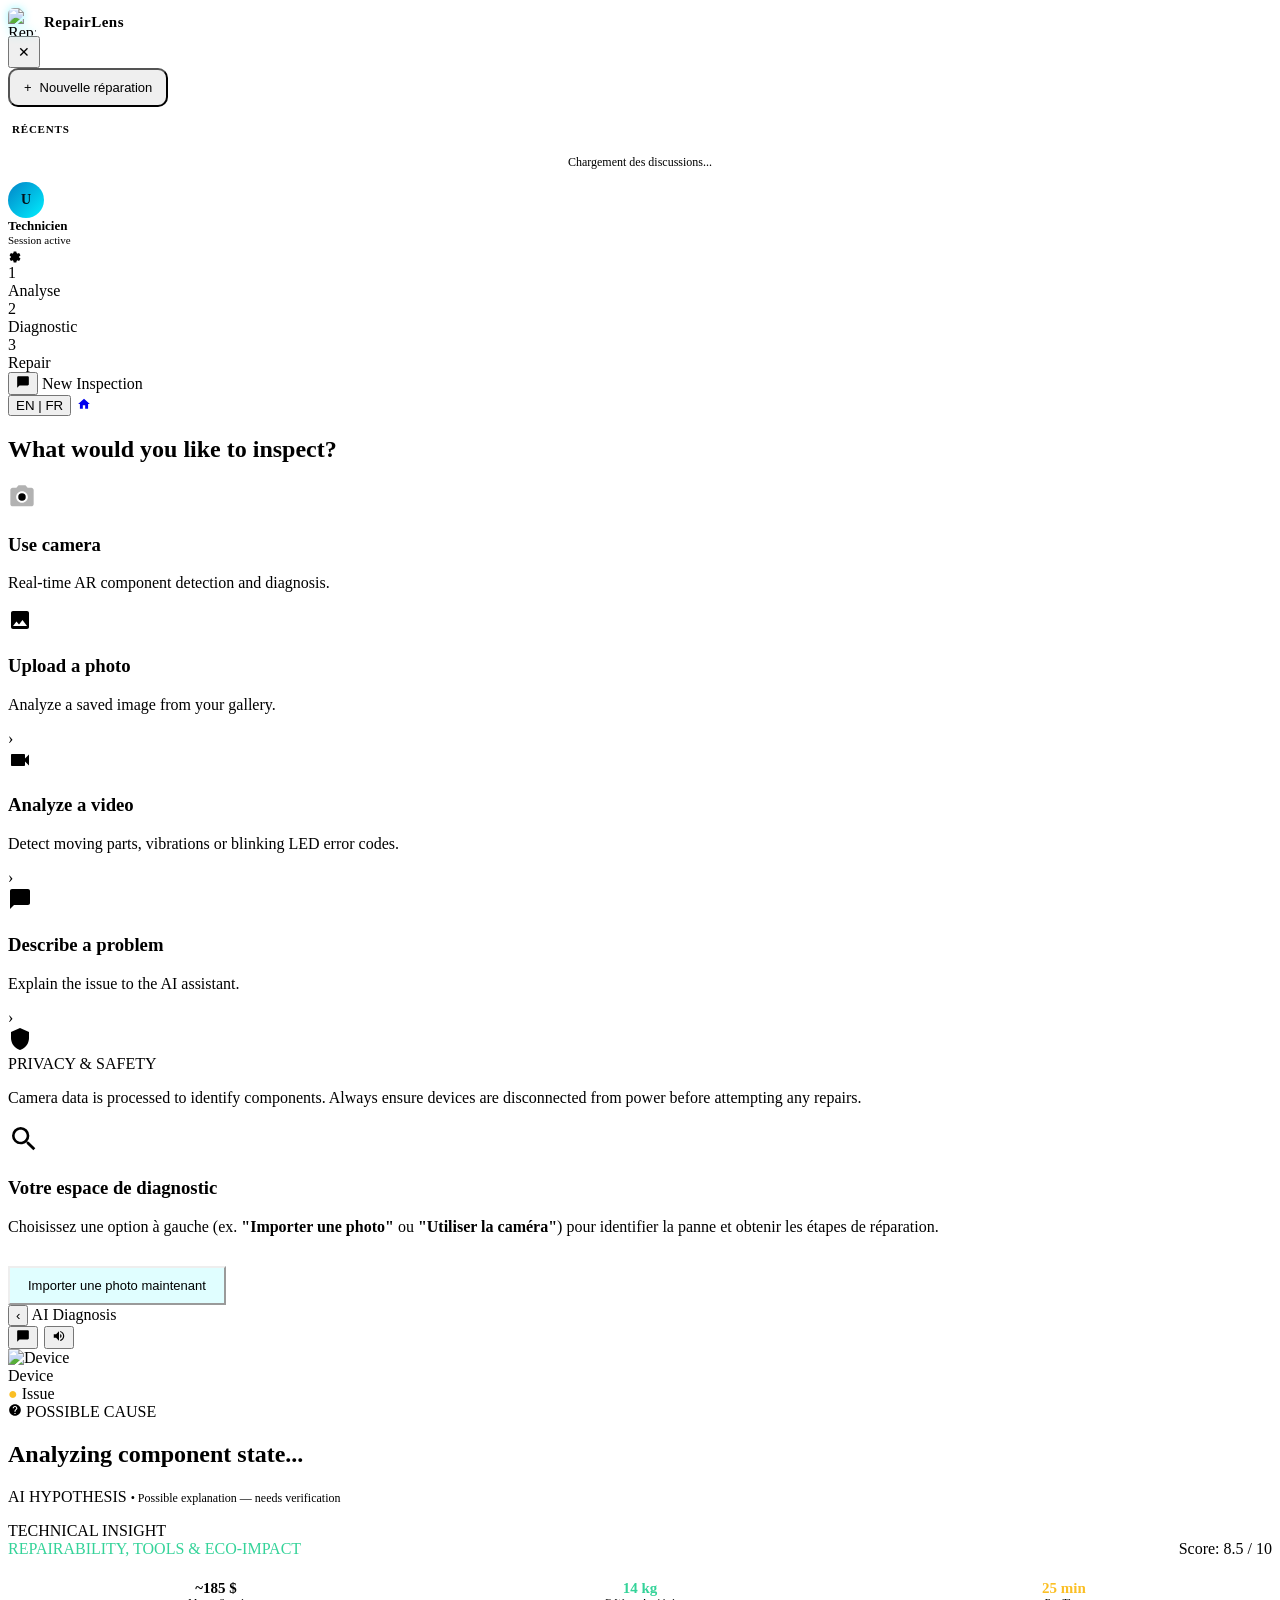
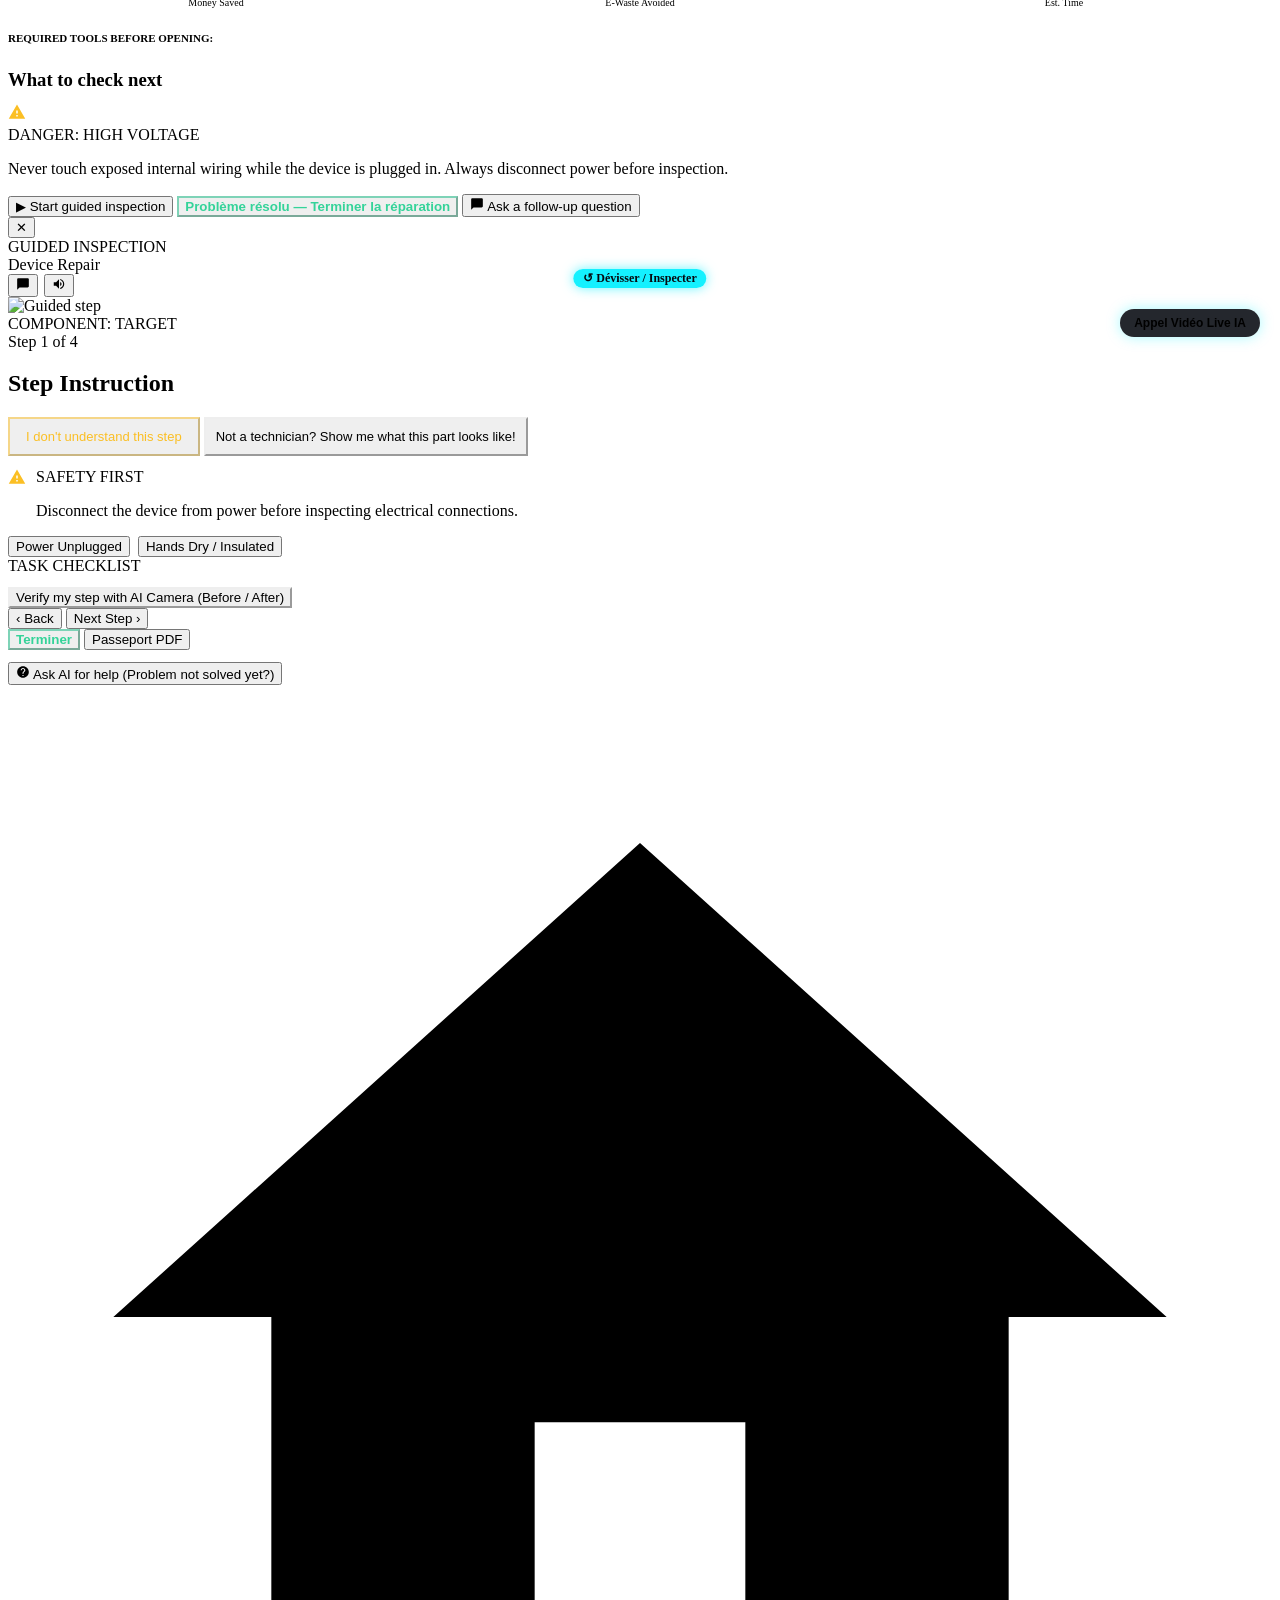
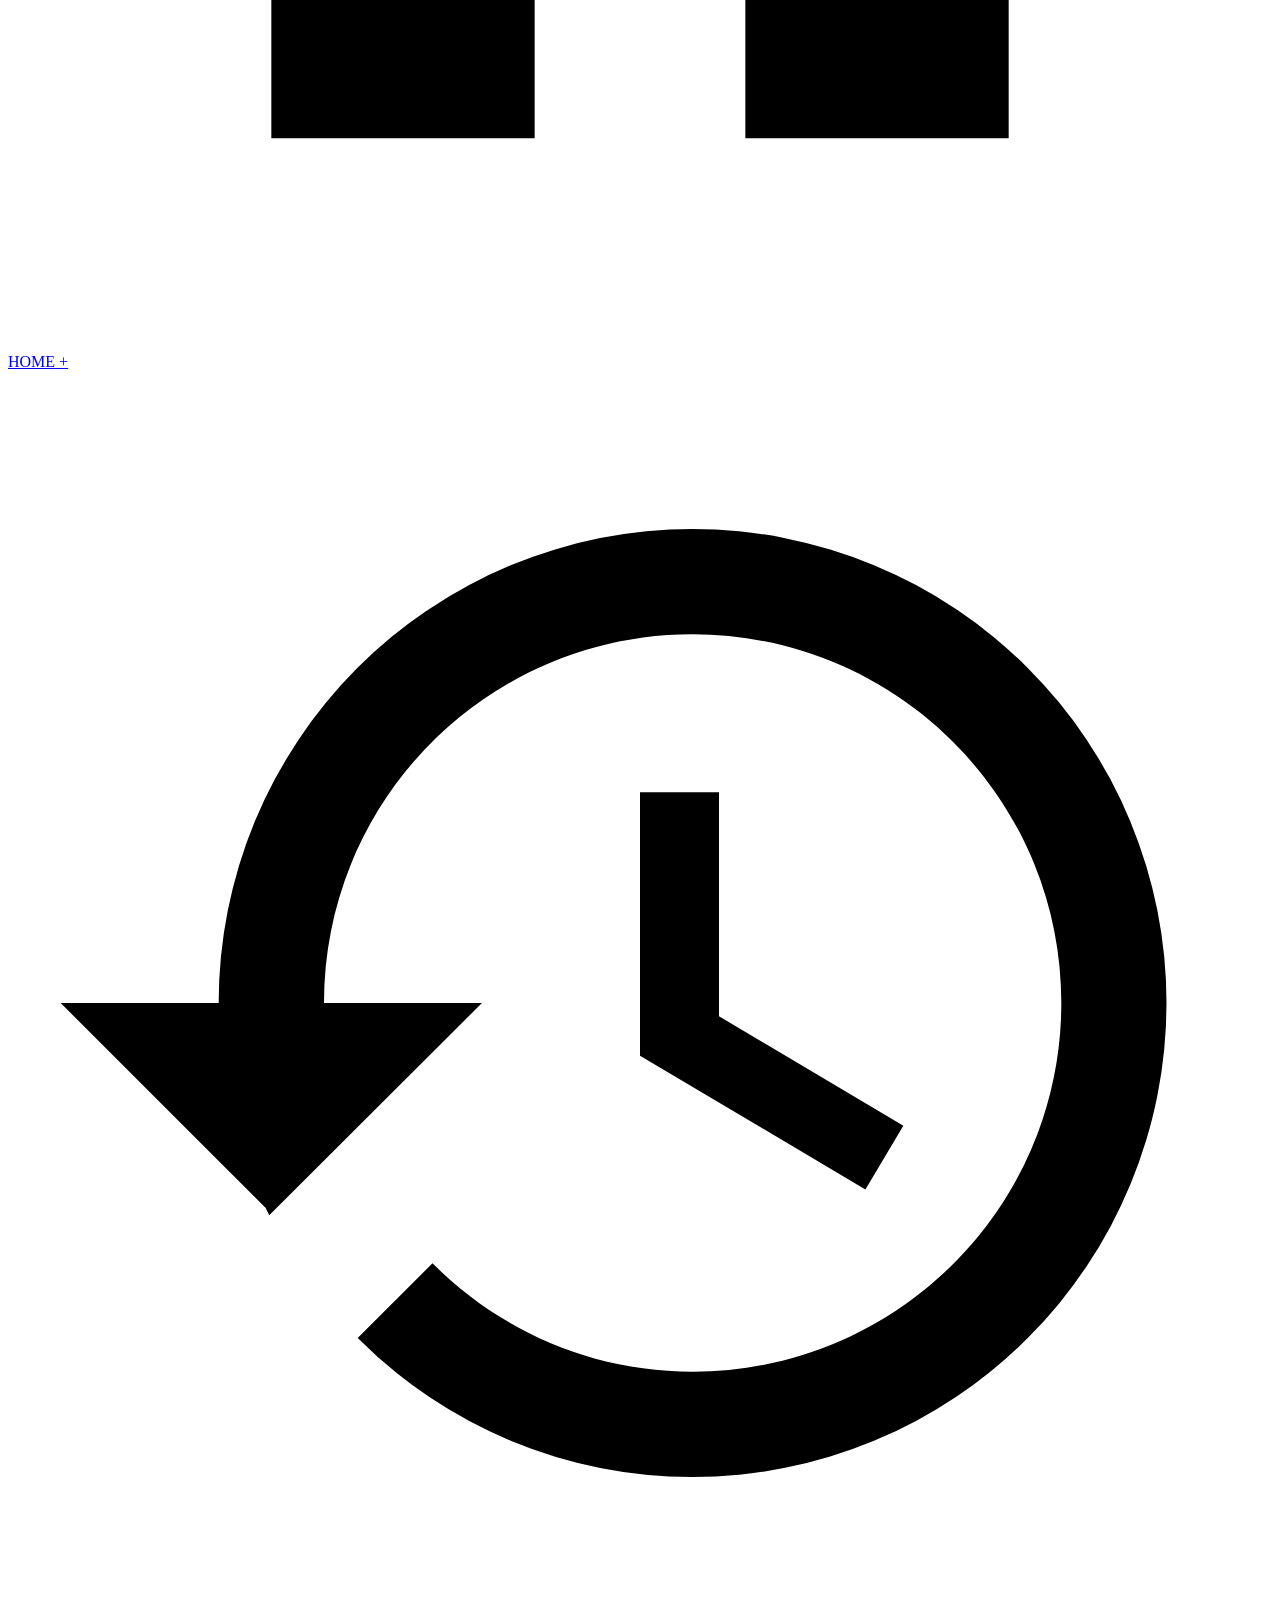
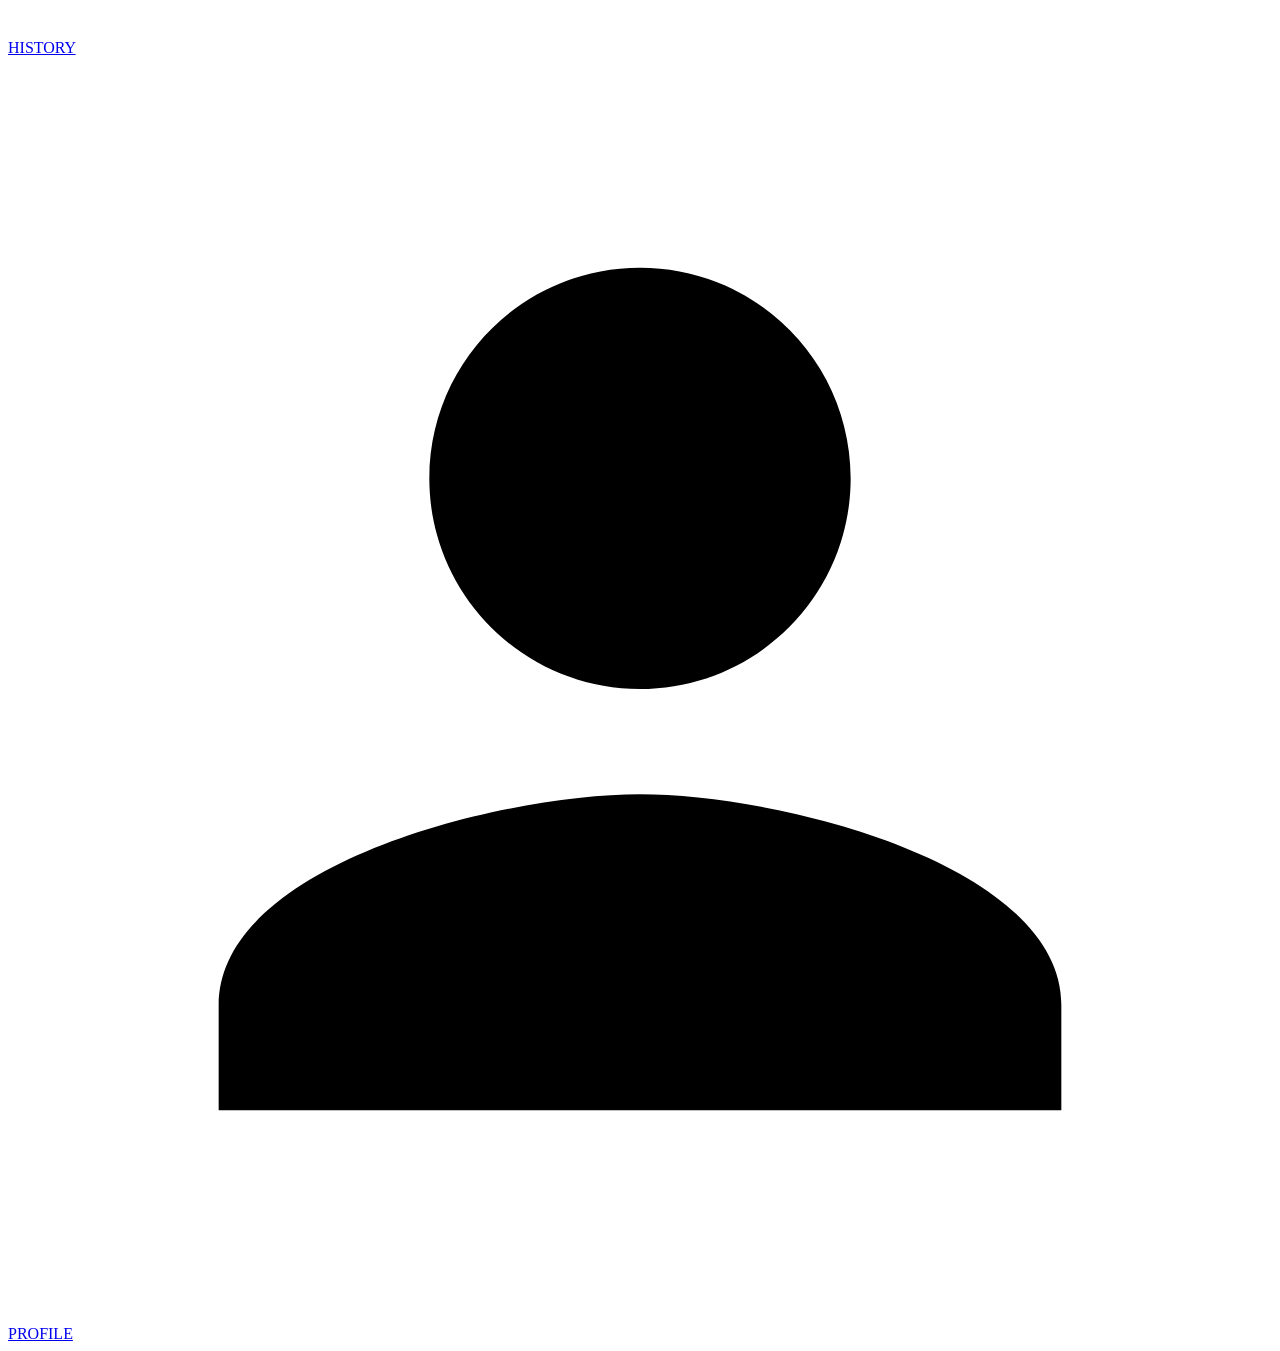
==== commit 3091c88d: "refactor(frontend): fusionner ecrans et supprimer mode Explore - Viewport vision inline dans l'espac" ====
--- a/frontend/camera.html
+++ b/frontend/camera.html
@@ -52,25 +52,20 @@
 
     <div class="app-shell">
 
-        <!-- PROGRESS BAR — 4 Steps -->
+        <!-- PROGRESS BAR — 3 Steps -->
         <div id="progress-bar-steps" class="progress-steps-bar">
             <div class="progress-step active" data-screen="screen-new-inspection">
                 <div class="progress-dot">1</div>
-                <span>Photo</span>
-            </div>
-            <div class="progress-line"></div>
-            <div class="progress-step" data-screen="screen-ai-vision">
-                <div class="progress-dot">2</div>
-                <span>Vision AI</span>
+                <span>Analyse</span>
             </div>
             <div class="progress-line"></div>
             <div class="progress-step" data-screen="screen-ai-diagnosis">
-                <div class="progress-dot">3</div>
-                <span>Diagnosis</span>
+                <div class="progress-dot">2</div>
+                <span>Diagnostic</span>
             </div>
             <div class="progress-line"></div>
             <div class="progress-step" data-screen="screen-guided-inspection">
-                <div class="progress-dot">4</div>
+                <div class="progress-dot">3</div>
                 <span>Repair</span>
             </div>
         </div>
@@ -200,6 +195,70 @@
                             </button>
                         </div>
 
+                        <!-- VIEWPORT VISION IA INLINE (remplace preview après analyse) -->
+                        <div id="zone-vision-inline" style="display:none;">
+                            <div class="ar-viewport" style="position:relative; border-radius:12px; overflow:hidden; background:#060a10; border:1px solid var(--border-cyan);">
+                                <div class="ar-top-overlay">
+                                    <div class="ai-vision-pill">
+                                        <span class="cyan-pulse-dot"></span>
+                                        <span data-i18n="ai_vision_active">AI VISION ACTIVE</span>
+                                    </div>
+                                    <div style="display:flex; gap:6px;">
+                                        <button type="button" class="icon-circle-btn" id="btn-voix-vision" onclick="basculerVoixIA()"><svg style="width:14px;height:14px;fill:currentColor;" viewBox="0 0 24 24"><path d="M3 9v6h4l5 5V4L7 9H3zm13.5 3A4.5 4.5 0 0 0 14 8.5v7a4.47 4.47 0 0 0 2.5-3.5zM14 3.23v2.06c2.89.86 5 3.54 5 6.71s-2.11 5.85-5 6.71v2.06c4.01-.91 7-4.49 7-8.77s-2.99-7.86-7-8.77z"/></svg></button>
+                                    </div>
+                                </div>
+
+                                <img id="vision-main-image" src="" alt="Segmented device">
+                                <canvas id="vision-mask-canvas" style="position:absolute; top:0; left:0; width:100%; height:100%; pointer-events:none; display:none;"></canvas>
+                                <video id="vision-main-video" autoplay loop muted playsinline style="display:none;"></video>
+
+                                <div id="ai-live-scanner" class="ai-live-scanner-overlay">
+                                    <div class="scanner-grid-hud"></div>
+                                    <div class="scanner-laser-line"></div>
+                                    <div id="scanner-reticle" class="scanner-corner-reticle" style="top:15%; left:15%;"></div>
+                                    <div class="scanner-status-hud">
+                                        <span id="scanner-status-text">AI Multi-Angle Scan: Top-Left Corner...</span>
+                                        <span id="scanner-angle-badge">0°</span>
+                                    </div>
+                                </div>
+
+                                <div id="ar-markers-container" class="ar-markers-layer" onclick="segmenterPointSurImage(event)" title="Tap anywhere to segment with SAM 2"></div>
+
+                                <div class="ar-rotation-toolbar">
+                                    <button type="button" class="btn-ar-tool" onclick="lancerInspectionRotativeIA()" data-i18n="ai_scan_corners">AI Scan Corners</button>
+                                    <button type="button" class="btn-ar-tool" onclick="tournerMedia90Degres()" data-i18n="rotate_90">↻ Rotate 90°</button>
+                                    <button type="button" class="btn-ar-tool" onclick="reinitialiserVueMedia()" data-i18n="reset_view">Reset</button>
+                                </div>
+                            </div>
+
+                            <div id="defauts-par-vue" class="defauts-vue-panel" style="display:none;">
+                                <div style="font-size:11px; font-weight:700; color:var(--cyan-neon); margin-bottom:6px;">
+                                    <svg style="width:12px;height:12px;fill:var(--cyan-neon);vertical-align:middle;margin-right:4px;" viewBox="0 0 24 24"><path d="M1 21h22L12 2 1 21zm12-3h-2v-2h2v2zm0-4h-2v-4h2v4z"/></svg>
+                                    <span id="defauts-titre">DEFECTS FOUND</span>
+                                </div>
+                                <div id="defauts-liste" style="max-height:140px; overflow-y:auto;"></div>
+                            </div>
+
+                            <div style="margin-top:10px; padding:10px; background:rgba(0,240,255,0.04); border:1px solid var(--border-cyan); border-radius:10px;">
+                                <div class="comp-header-line">
+                                    <span class="detected-kicker" id="vision-comp-kicker">DETECTED COMPONENT 1</span>
+                                    <span class="confidence-badge" id="vision-comp-conf">94% CONFIDENCE</span>
+                                </div>
+                                <h2 class="comp-main-title" id="vision-comp-name" style="font-size:16px; margin:4px 0;">Component</h2>
+                                <p class="comp-main-desc" id="vision-comp-desc" style="font-size:12px; margin:0 0 8px;">Detected component details.</p>
+                                <div class="dual-btn-row">
+                                    <button type="button" class="btn-half-cyan" onclick="passerAuDiagnosticIA()">
+                                        <svg style="width:12px;height:12px;fill:currentColor;vertical-align:middle;margin-right:4px;" viewBox="0 0 24 24"><path d="M15.5 14h-.79l-.28-.27A6.47 6.47 0 0 0 16 9.5 6.5 6.5 0 1 0 9.5 16c1.61 0 3.09-.59 4.23-1.57l.27.28v.79l5 4.99L20.49 19l-4.99-5zm-6 0C7.01 14 5 11.99 5 9.5S7.01 5 9.5 5 14 7.01 14 9.5 11.99 14 9.5 14z"/></svg><span data-i18n="btn_inspect_problems">Inspect for problems</span>
+                                    </button>
+                                    <button type="button" class="btn-half-dark" onclick="expliquerComposantActif()">
+                                        <svg style="width:12px;height:12px;fill:currentColor;vertical-align:middle;margin-right:4px;" viewBox="0 0 24 24"><path d="M12 4.5C7 4.5 2.73 7.61 1 12c1.73 4.39 6 7.5 11 7.5s9.27-3.11 11-7.5c-1.73-4.39-6-7.5-11-7.5zM12 17c-2.76 0-5-2.24-5-5s2.24-5 5-5 5 2.24 5 5-2.24 5-5 5zm0-8c-1.66 0-3 1.34-3 3s1.34 3 3 3 3-1.34 3-3-1.34-3-3-3z"/></svg> <span data-i18n="btn_explain_comp">What does it look like?</span>
+                                    </button>
+                                </div>
+                                <div class="other-comp-label" data-i18n="other_components" style="margin-top:8px;">OTHER COMPONENTS DETECTED</div>
+                                <div id="other-components-list"></div>
+                            </div>
+                        </div>
+
                         <!-- Fil de Discussion ChatGPT en direct (IA à gauche, Vous à droite) -->
                         <div id="live-chat-thread" class="chat-thread-container">
                             <!-- Rempli automatiquement dès l'importation de l'image -->
@@ -228,138 +287,17 @@
                             <button type="button" class="btn-voice-pill" onclick="envoyerMessageLiveChat()" title="Envoyer" style="padding:6px 12px; font-size:14px; background:var(--cyan-neon); color:#04121a;"><svg style="width:14px;height:14px;fill:currentColor;" viewBox="0 0 24 24"><path d="M2.01 21L23 12 2.01 3 2 10l15 2-15 2z"/></svg></button>
                         </div>
 
-                        <!-- Bouton d'action pour passer au diagnostic et aux étapes guidées -->
-                        <button type="button" id="btn-lancer-analyse" class="btn-cyan" style="margin-top:14px;" onclick="lancerAnalyseComplete()">
-                            <span><svg style="width:14px;height:14px;fill:currentColor;" viewBox="0 0 24 24"><path d="M22.7 19l-9.1-9.1c.9-2.3.4-5-1.5-6.9-2-2-5-2.4-7.4-1.3L9 6 6 9 1.6 4.7C.4 7.1.9 10.1 2.9 12.1c1.9 1.9 4.6 2.4 6.9 1.5l9.1 9.1c.4.4 1 .4 1.4 0l2.3-2.3c.5-.4.5-1.1.1-1.4z"/></svg></span>
-                            <span id="texte-btn-lancer" data-i18n="btn_launch_ai">Voir les étapes de réparation ›</span>
-                        </button>
                     </div>
                 </div>
             </div>
 </section>
 
         <!-- =========================================================
-             ÉCRAN 2 : AI VISION ACTIVE (SAM 2 Component Segmentation)
-             ========================================================= -->
-        <section id="screen-ai-vision" class="screen-view">
-            <div class="ar-viewport">
-                <div class="ar-top-overlay">
-                    <button type="button" class="icon-circle-btn" onclick="afficherEcran('screen-new-inspection')">‹</button>
-                    <div class="ai-vision-pill">
-                        <span class="cyan-pulse-dot"></span>
-                        <span data-i18n="ai_vision_active">AI VISION ACTIVE</span>
-                    </div>
-                    <div style="display:flex; gap:6px;">
-                        <button type="button" class="icon-circle-btn" onclick="basculerSidebarDiscussions(true)" title="Discussions récentes"><svg style="width:14px;height:14px;fill:currentColor;" viewBox="0 0 24 24"><path d="M20 2H4c-1.1 0-2 .9-2 2v18l4-4h14c1.1 0 2-.9 2-2V4c0-1.1-.9-2-2-2z"/></svg></button>
-                        <button type="button" class="icon-circle-btn" id="btn-voix-vision" onclick="basculerVoixIA()"><svg style="width:14px;height:14px;fill:currentColor;" viewBox="0 0 24 24"><path d="M3 9v6h4l5 5V4L7 9H3zm13.5 3A4.5 4.5 0 0 0 14 8.5v7a4.47 4.47 0 0 0 2.5-3.5zM14 3.23v2.06c2.89.86 5 3.54 5 6.71s-2.11 5.85-5 6.71v2.06c4.01-.91 7-4.49 7-8.77s-2.99-7.86-7-8.77z"/></svg></button>
-                    </div>
-                </div>
-
-                <img id="vision-main-image" src="" alt="Segmented device">
-                <video id="vision-main-video" autoplay loop muted playsinline style="display:none;"></video>
-
-                <!-- OVERLAY DU SCANNER IA EN DIRECT (Tourne & Inspecte chaque coin) -->
-                <div id="ai-live-scanner" class="ai-live-scanner-overlay">
-                    <div class="scanner-grid-hud"></div>
-                    <div class="scanner-laser-line"></div>
-                    <div id="scanner-reticle" class="scanner-corner-reticle" style="top:15%; left:15%;"></div>
-                    <div class="scanner-status-hud">
-                        <span id="scanner-status-text">AI Multi-Angle Scan: Top-Left Corner...</span>
-                        <span id="scanner-angle-badge">0°</span>
-                    </div>
-                </div>
-
-                <!-- Marqueurs SAM 2 -->
-                <div id="ar-markers-container" class="ar-markers-layer" onclick="segmenterPointSurImage(event)" title="Tap anywhere to segment with SAM 2"></div>
-
-                <!-- Barre d'outils Rotation & Scan des coins en direct -->
-                <div class="ar-rotation-toolbar">
-                    <button type="button" class="btn-ar-tool" onclick="lancerInspectionRotativeIA()" data-i18n="ai_scan_corners">
-                        AI Scan Corners
-                    </button>
-                    <button type="button" class="btn-ar-tool" onclick="tournerMedia90Degres()" data-i18n="rotate_90">
-                        ↻ Rotate 90°
-                    </button>
-                    <button type="button" class="btn-ar-tool" onclick="reinitialiserVueMedia()" data-i18n="reset_view">
-                        Reset
-                    </button>
-                </div>
-            </div>
-
-            <div class="vision-bottom-sheet">
-                <div class="sheet-handle"></div>
-                <div style="font-size:11px; color:var(--cyan-neon); text-align:center; margin-bottom:12px; font-weight:600;" data-i18n="tap_to_segment_hint">
-                    Tap anywhere on the image to isolate a specific part
-                </div>
-
-                <div class="comp-header-line">
-                    <span class="detected-kicker" id="vision-comp-kicker">DETECTED COMPONENT 1</span>
-                    <span class="confidence-badge" id="vision-comp-conf">94% CONFIDENCE</span>
-                </div>
-
-                <h2 class="comp-main-title" id="vision-comp-name">Component</h2>
-                <p class="comp-main-desc" id="vision-comp-desc">Detected component details.</p>
-
-                <div class="dual-btn-row">
-                    <button type="button" class="btn-half-cyan" onclick="passerAuDiagnosticIA()">
-                        <svg style="width:12px;height:12px;fill:currentColor;vertical-align:middle;margin-right:4px;" viewBox="0 0 24 24"><path d="M15.5 14h-.79l-.28-.27A6.47 6.47 0 0 0 16 9.5 6.5 6.5 0 1 0 9.5 16c1.61 0 3.09-.59 4.23-1.57l.27.28v.79l5 4.99L20.49 19l-4.99-5zm-6 0C7.01 14 5 11.99 5 9.5S7.01 5 9.5 5 14 7.01 14 9.5 11.99 14 9.5 14z"/></svg><span data-i18n="btn_inspect_problems">Inspect for problems</span>
-                    </button>
-                    <button type="button" class="btn-half-dark" onclick="expliquerComposantActif()">
-                        <svg style="width:12px;height:12px;fill:currentColor;vertical-align:middle;margin-right:4px;" viewBox="0 0 24 24"><path d="M12 4.5C7 4.5 2.73 7.61 1 12c1.73 4.39 6 7.5 11 7.5s9.27-3.11 11-7.5c-1.73-4.39-6-7.5-11-7.5zM12 17c-2.76 0-5-2.24-5-5s2.24-5 5-5 5 2.24 5 5-2.24 5-5 5zm0-8c-1.66 0-3 1.34-3 3s1.34 3 3 3 3-1.34 3-3-1.34-3-3-3z"/></svg> <span data-i18n="btn_explain_comp">What does it look like?</span>
-                    </button>
-                </div>
-
-                <!-- NOUVEAU : Guide Visuel Débutant ("À quoi ressemble cette pièce ?" + Zoom Photo SAM 2) -->
-                <div id="beginner-visual-guide-box" class="checklist-card" style="display:none; margin-bottom:16px; border-color:var(--cyan-neon); background:rgba(0,240,255,0.05);">
-                    <div class="checklist-header" style="color:var(--cyan-neon);" data-i18n="beginner_guide_header">BEGINNER VISUAL GUIDE — WHAT THIS PART LOOKS LIKE</div>
-                    <div style="display:flex; gap:12px; align-items:center; margin-bottom:12px; flex-wrap:wrap;">
-                        <div style="text-align:center;">
-                            <canvas id="canvas-zoom-vision" width="110" height="110" style="border-radius:12px; border:2px solid var(--cyan-neon); background:#060a10; display:block;"></canvas>
-                            <span style="font-size:10px; color:var(--cyan-neon); font-weight:700;" data-i18n="zoom_your_photo">Zoom on your photo</span>
-                        </div>
-                        <div id="svg-illustration-vision" style="width:110px; height:110px; border-radius:12px; border:1px solid var(--border-subtle); background:#060a10; display:flex; align-items:center; justify-content:center;"></div>
-                        <div style="flex:1; min-width:180px; font-size:12px; line-height:1.5;">
-                            <div style="margin-bottom:6px;"><strong style="color:var(--cyan-neon);" data-i18n="shape_color_label">Shape & Color:</strong> <span id="guide-forme-vision"></span></div>
-                            <div style="margin-bottom:6px;"><strong style="color:#34d399;" data-i18n="simple_role_label">Simple Role:</strong> <span id="guide-role-vision"></span></div>
-                            <div style="margin-bottom:6px;"><strong style="color:#fbbf24;" data-i18n="spot_damage_label">How to spot damage:</strong> <span id="guide-signes-vision"></span></div>
-                            <div><strong style="color:#a78bfa;" data-i18n="part_to_buy_label">Part to buy:</strong> <span id="guide-ref-vision"></span></div>
-                        </div>
-                    </div>
-                </div>
-
-                <!-- Trieur de Vis & Pièces Démontées -->
-                <button type="button" class="btn-dark" style="margin-bottom:14px; padding:11px; font-size:13px; border-color:var(--border-cyan); color:var(--cyan-neon);" onclick="basculerPlateauVis()" data-i18n="screw_tray_btn">
-                    Screw & Cable Memory Tray (Disassembly Map)
-                </button>
-                <div id="screw-tray-panel" class="checklist-card" style="display:none; margin-bottom:16px;">
-                    <div class="checklist-header" data-i18n="screw_tray_header">DISASSEMBLY MEMORY MAP (NEVER LOSE A SCREW)</div>
-                    <div id="screw-tray-list" style="font-size:12px; color:var(--text-gray);"></div>
-                </div>
-
-                <div class="other-comp-label" data-i18n="other_components">OTHER COMPONENTS DETECTED</div>
-                <div id="other-components-list"></div>
-
-                <!-- Fil de discussion en direct sur l'Écran Vision -->
-                <div id="vision-chat-messages" class="ai-chat-drawer" style="display:none; margin-top:12px; margin-bottom:10px; max-height:240px; overflow-y:auto;"></div>
-
-                <div class="ask-bar-bottom">
-                    <button type="button" class="btn-voice-pill" onclick="demarrerAppelVideoDepuisChat()" title="Démarrer l'Appel Vidéo Live avec l'IA" style="color:#38bdf8; background:rgba(0,240,255,0.1); border-color:var(--border-cyan);"><svg style="width:14px;height:14px;fill:currentColor;" viewBox="0 0 24 24"><path d="M17 10.5V7c0-.55-.45-1-1-1H4c-.55 0-1 .45-1 1v10c0 .55.45 1 1 1h12c.55 0 1-.45 1-1v-3.5l4 4v-11l-4 4z"/></svg></button>
-                    <input type="text" id="input-ask-vision"
-                           data-i18n-placeholder="ask_anything_placeholder"
-                           placeholder="Ask anything about this device..."
-                           onkeypress="if(event.key==='Enter') poserQuestionVision()">
-                    <button type="button" class="btn-voice-pill" id="mic-vision" onclick="dicterChamp('input-ask-vision', 'mic-vision', true)"><svg style="width:14px;height:14px;fill:currentColor;" viewBox="0 0 24 24"><path d="M12 14c1.66 0 3-1.34 3-3V5c0-1.66-1.34-3-3-3S9 3.34 9 5v6c0 1.66 1.34 3 3 3zm-1-9c0-.55.45-1 1-1s1 .45 1 1v6c0 .55-.45 1-1 1s-1-.45-1-1V5zm6 6c0 2.76-2.24 5-5 5s-5-2.24-5-5H5c0 3.53 2.61 6.43 6 6.92V21h2v-3.08c3.39-.49 6-3.39 6-6.92h-2z"/></svg></button>
-                    <button type="button" class="btn-voice-pill" onclick="poserQuestionVision()"><svg style="width:14px;height:14px;fill:currentColor;" viewBox="0 0 24 24"><path d="M2.01 21L23 12 2.01 3 2 10l15 2-15 2z"/></svg></button>
-                </div>
-            </div>
-        </section>
-
-        <!-- =========================================================
-             ÉCRAN 3 : AI DIAGNOSIS (Muse Spark)
+             ÉCRAN 2 : AI DIAGNOSIS (Muse Spark)
              ========================================================= -->
         <section id="screen-ai-diagnosis" class="screen-view">
             <div class="screen-header">
-                <button type="button" class="icon-circle-btn" onclick="afficherEcran('screen-ai-vision')">‹</button>
+                <button type="button" class="icon-circle-btn" onclick="afficherEcran('screen-new-inspection')">‹</button>
                 <span class="screen-title-main" data-i18n="ai_diagnosis_title">AI Diagnosis</span>
                 <div style="display:flex; gap:6px;">
                     <button type="button" class="icon-circle-btn" onclick="basculerSidebarDiscussions(true)" title="Discussions récentes"><svg style="width:14px;height:14px;fill:currentColor;" viewBox="0 0 24 24"><path d="M20 2H4c-1.1 0-2 .9-2 2v18l4-4h14c1.1 0 2-.9 2-2V4c0-1.1-.9-2-2-2z"/></svg></button>
@@ -547,6 +485,15 @@
             <div class="guided-step-kicker" id="guided-step-counter">Step 1 of 4</div>
             <h2 class="guided-step-title" id="guided-step-title">Step Instruction</h2>
             <p class="guided-step-desc" id="guided-step-desc"></p>
+
+            <!-- Bouton "Je n'ai pas compris" : découpe l'étape en micro-actions -->
+            <button type="button" id="btn-pas-compris" class="btn-dark" style="margin-bottom:10px; padding:10px 16px; font-size:13px; border-color:rgba(251,191,36,0.5); color:#fbbf24;" onclick="decouperEtapeEnMicroActions()">
+                <span data-i18n="btn_not_understood">I don't understand this step</span>
+            </button>
+            <div id="micro-actions-box" style="display:none; margin-bottom:14px; padding:14px; border-radius:12px; border:1px solid rgba(251,191,36,0.4); background:rgba(251,191,36,0.06);">
+                <div style="font-size:11px; font-weight:800; color:#fbbf24; margin-bottom:8px; letter-spacing:0.5px;" data-i18n="micro_actions_header">STEP BREAKDOWN</div>
+                <div id="micro-actions-list" style="font-size:13px; line-height:1.7; color:#e2e8f0;"></div>
+            </div>
 
             <!-- NOUVEAU : Bouton "Je ne suis pas technicien : à quoi ressemble cette pièce ?" directement dans l'étape -->
             <button type="button" class="btn-dark" style="margin-bottom:12px; padding:10px; font-size:13px; border-color:var(--border-cyan); color:var(--cyan-neon);" onclick="afficherGuideVisuelEtape()" data-i18n="guided_beginner_btn">
@@ -645,10 +592,6 @@
             <a href="/" class="nav-tab">
                 <svg viewBox="0 0 24 24"><path d="M10 20v-6h4v6h5v-8h3L12 3 2 12h3v8z"/></svg>
                 <span data-i18n="nav_home">HOME</span>
-            </a>
-            <a href="/static/camera.html?mode=explore" class="nav-tab active">
-                <svg viewBox="0 0 24 24"><path d="M12 2C6.48 2 2 6.48 2 12s4.48 10 10 10 10-4.48 10-10S17.52 2 12 2zm2.19 12.19L6 18l3.81-8.19L18 6l-3.81 8.19z"/></svg>
-                <span data-i18n="nav_explore">EXPLORE</span>
             </a>
             <a href="/static/camera.html" class="nav-fab-plus" title="New Inspection">+</a>
             <a href="/static/history.html" class="nav-tab">
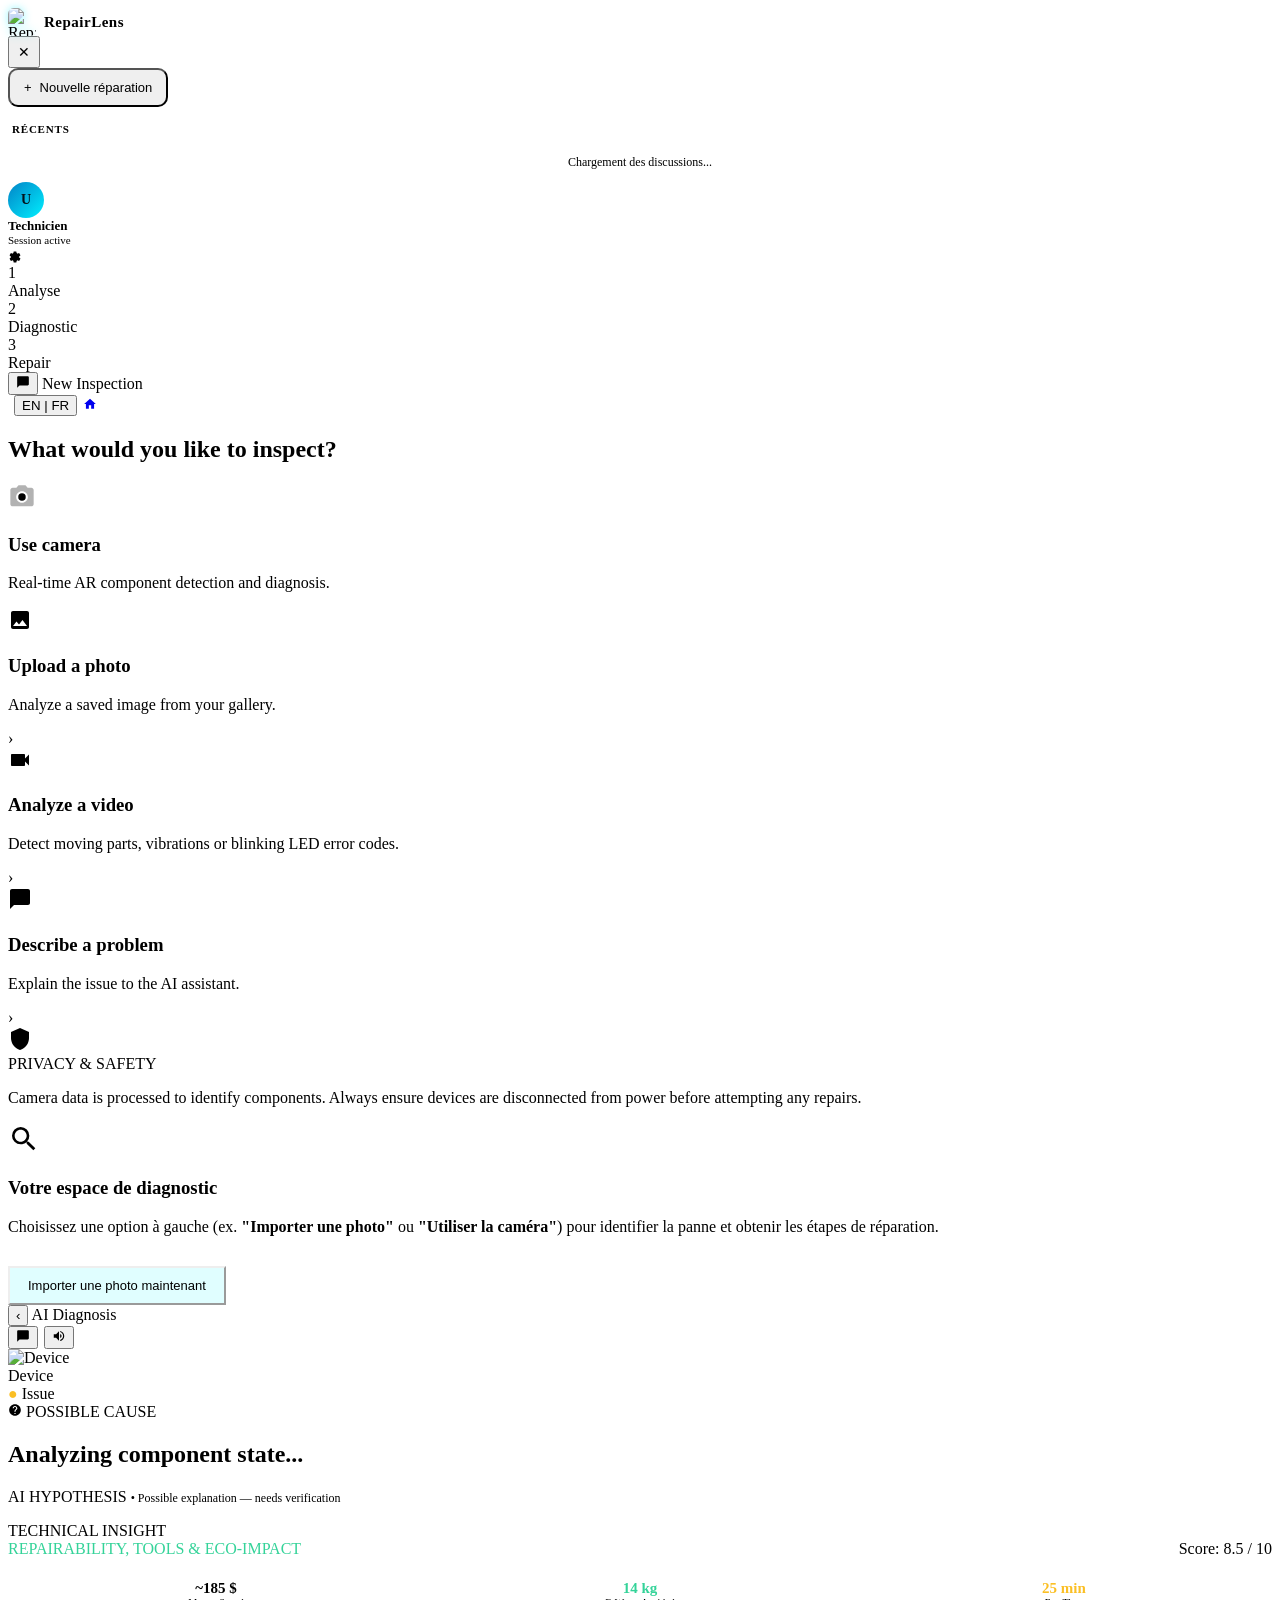
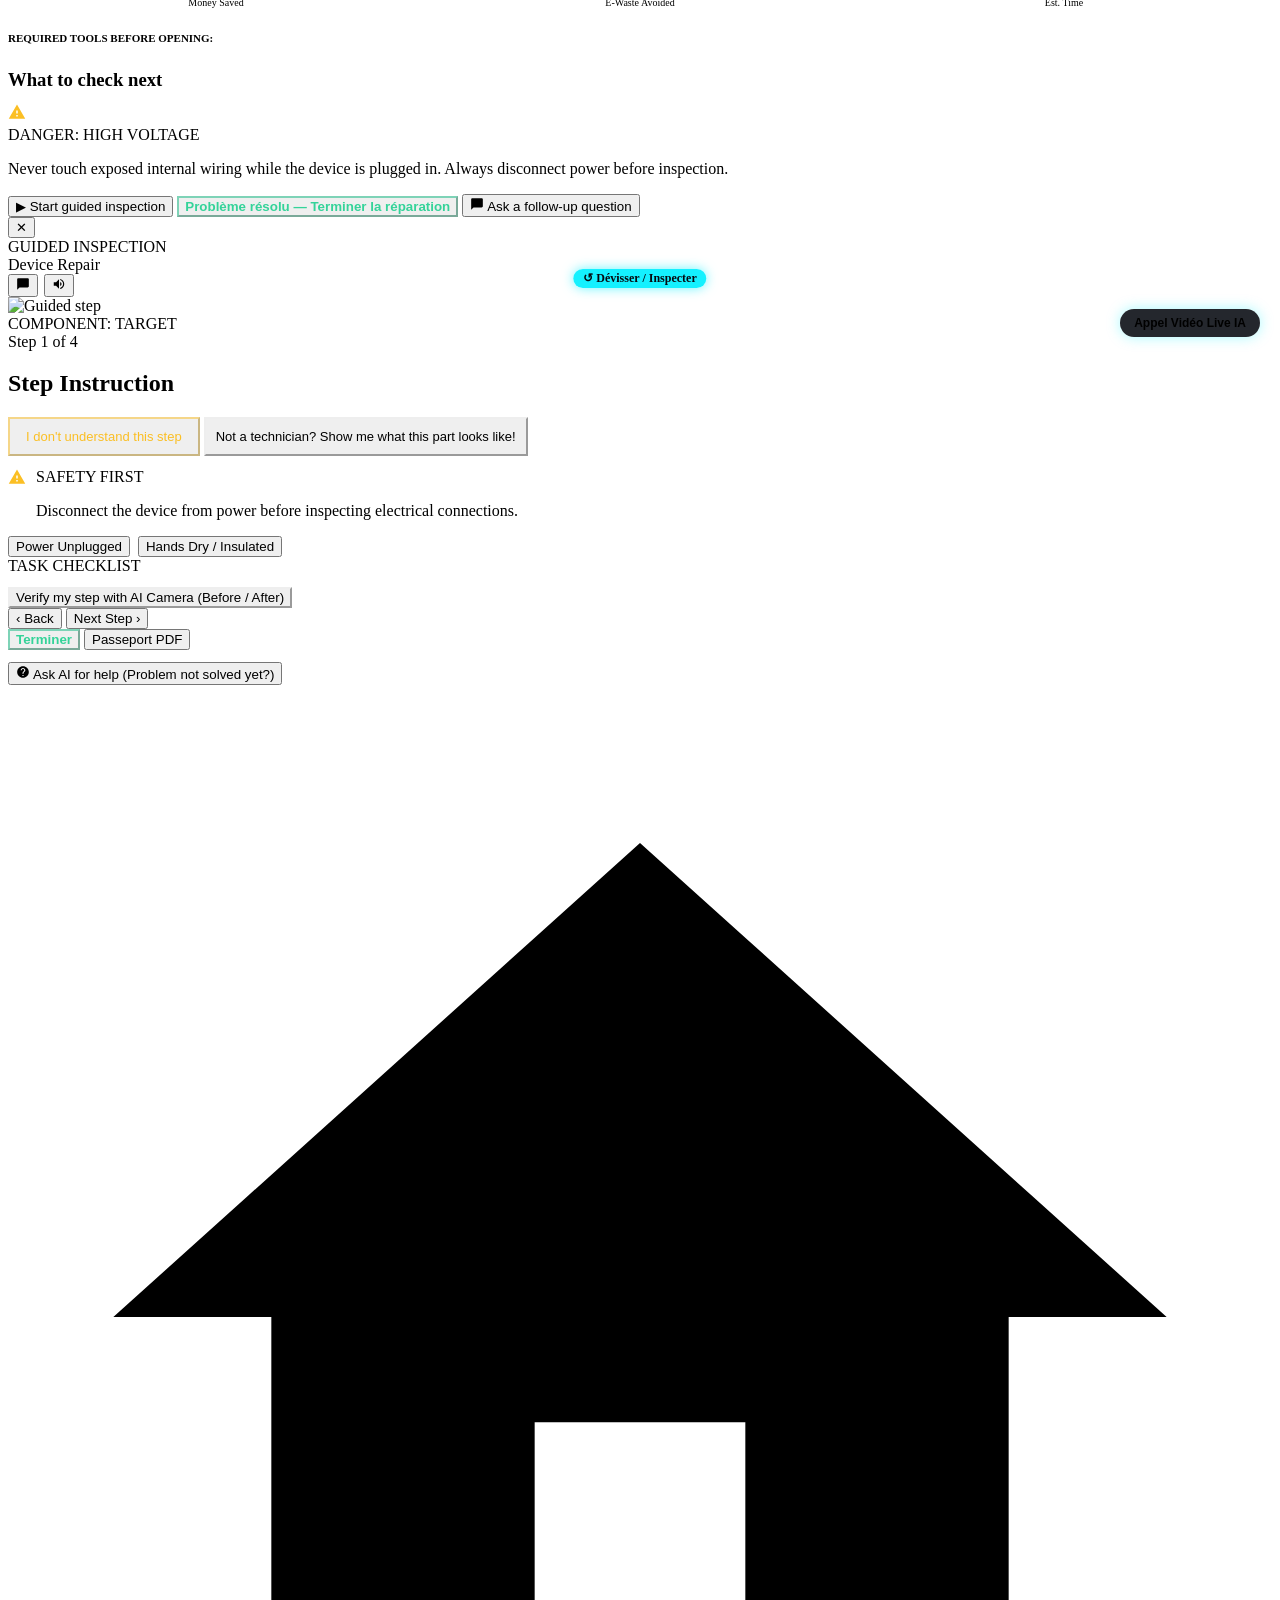
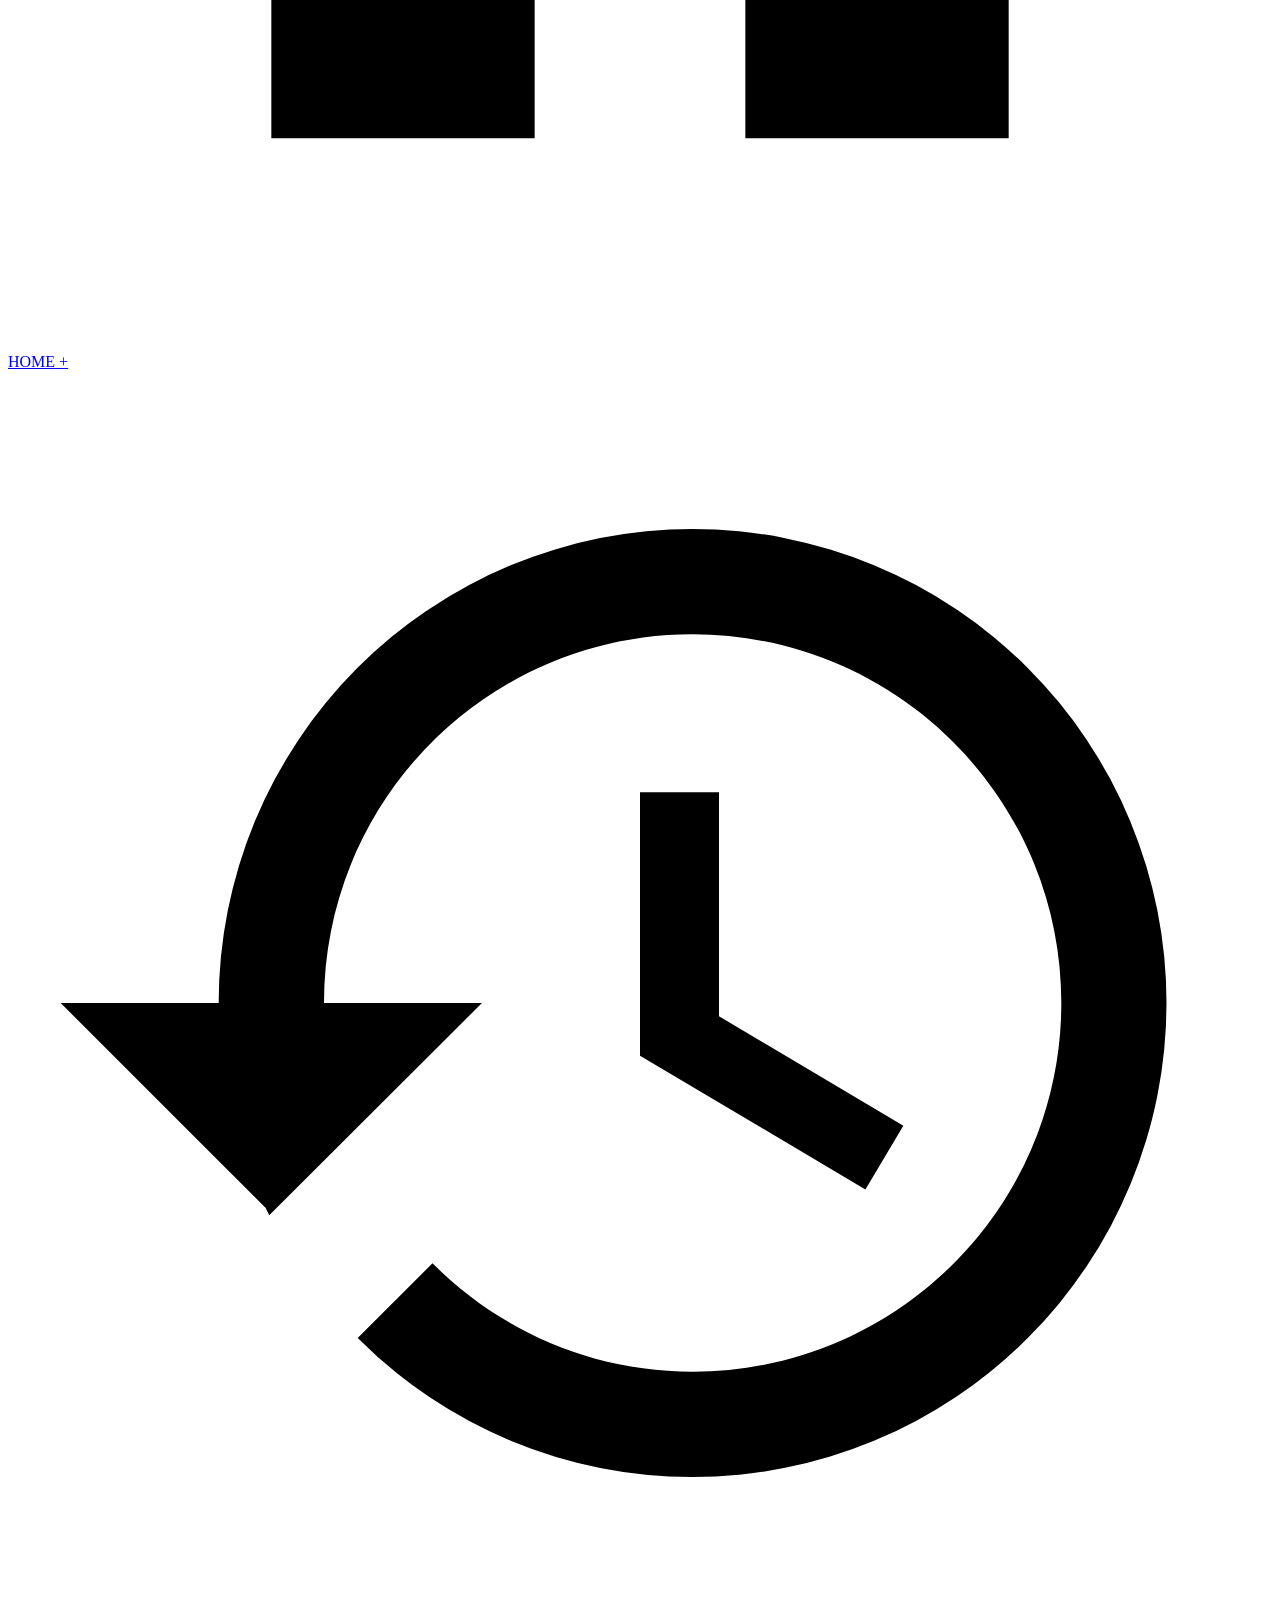
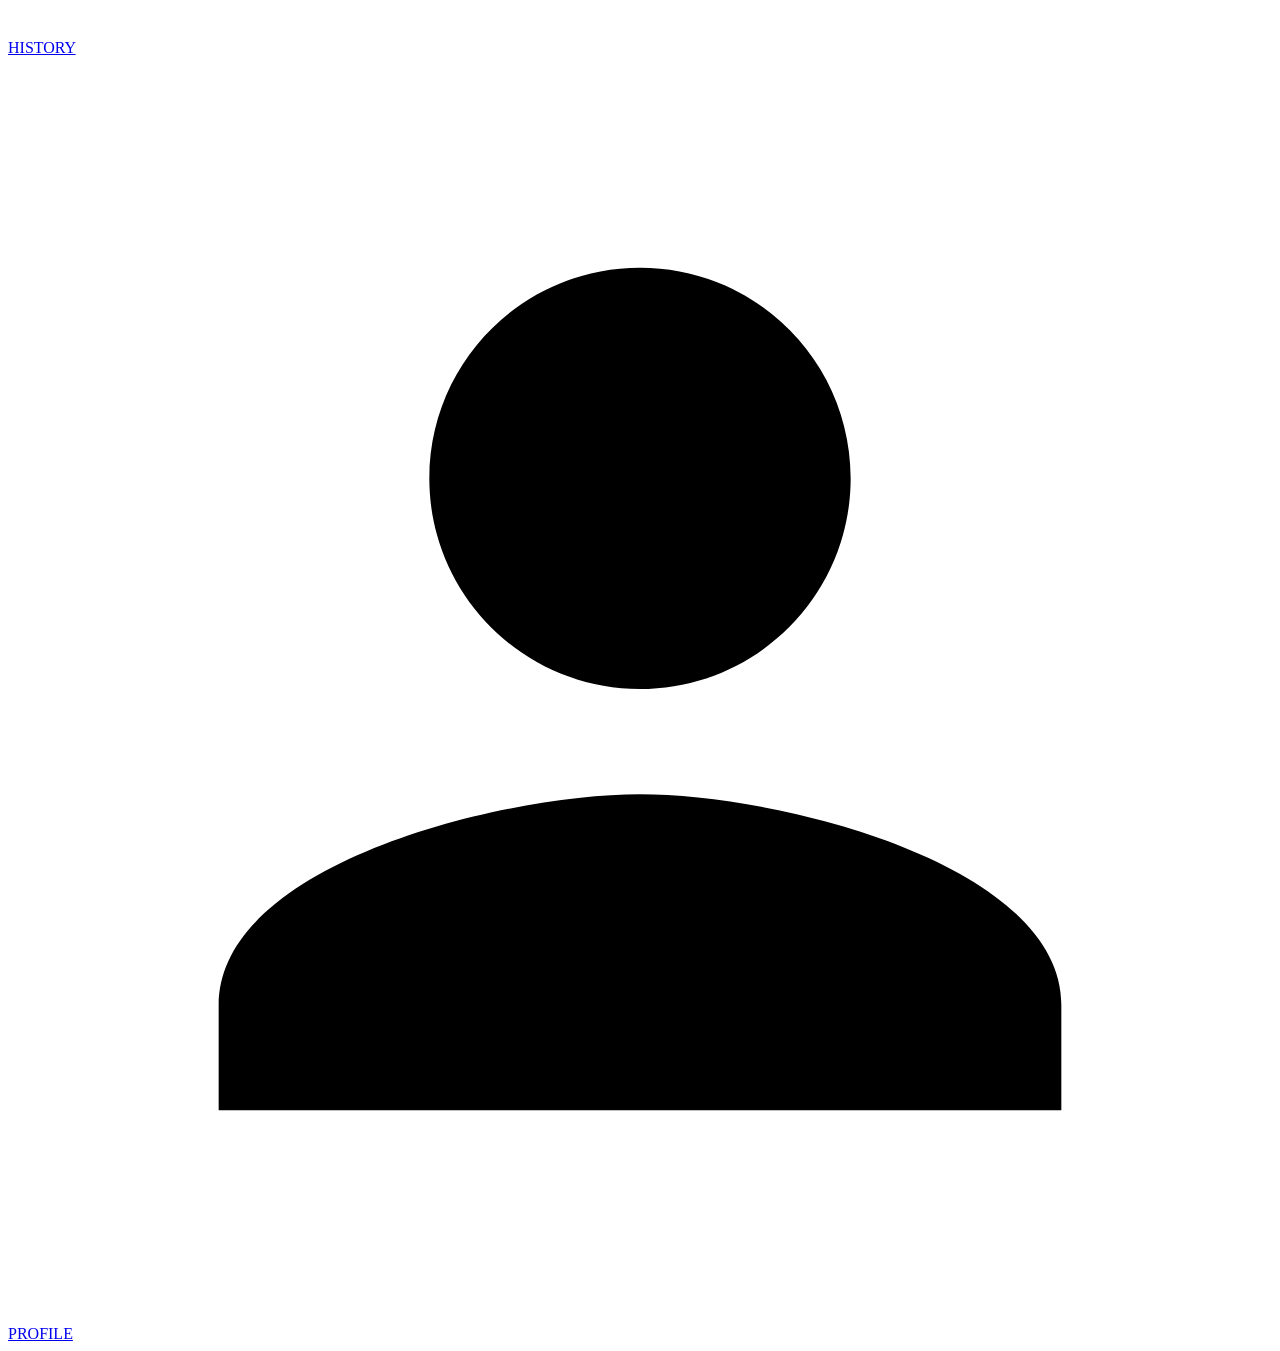
==== commit d4140c34: "feat(frontend): bouton Google Sign-In, avatar, profil connecte et deconnexion" ====
--- a/frontend/camera.html
+++ b/frontend/camera.html
@@ -7,8 +7,9 @@
     <link rel="icon" type="image/svg+xml" href="/static/assets/logo-repairlens.svg">
     <link rel="preconnect" href="https://fonts.googleapis.com">
     <link href="https://fonts.googleapis.com/css2?family=Inter:wght@400;500;600;700;800&display=swap" rel="stylesheet">
-    <link rel="stylesheet" href="/static/css/main.css?v=10">
-    <link rel="stylesheet" href="/static/css/camera.css?v=10">
+    <link rel="stylesheet" href="/static/css/main.css?v=11">
+    <link rel="stylesheet" href="/static/css/camera.css?v=11">
+    <script src="https://accounts.google.com/gsi/client" async defer></script>
 </head>
 <body>
 
@@ -78,6 +79,8 @@
                 <button type="button" class="icon-circle-btn" onclick="basculerSidebarDiscussions(true)" title="Discussions récentes (ChatGPT sidebar)"><svg style="width:14px;height:14px;fill:currentColor;" viewBox="0 0 24 24"><path d="M20 2H4c-1.1 0-2 .9-2 2v18l4-4h14c1.1 0 2-.9 2-2V4c0-1.1-.9-2-2-2z"/></svg></button>
                 <span class="screen-title-main" data-i18n="new_inspection_title">New Inspection</span>
                 <div style="display:flex; gap:6px; align-items:center;">
+                    <div id="google-signin-btn"></div>
+                    <div id="google-user-info" style="display:none;align-items:center;gap:6px;"></div>
                     <button type="button" class="lang-switch" id="btn-lang-switch" onclick="basculerLangue()">EN | FR</button>
                     <a href="/" class="icon-circle-btn" title="Home"><svg style="width:14px;height:14px;fill:currentColor;" viewBox="0 0 24 24"><path d="M10 20v-6h4v6h5v-8h3L12 3 2 12h3v8z"/></svg></a>
                 </div>
@@ -608,7 +611,7 @@
     <!-- Modèle Vision Temps Réel (Détection Personne / Outil / Appareil en direct) -->
     <script src="https://cdn.jsdelivr.net/npm/@tensorflow/tfjs@4.17.0/dist/tf.min.js"></script>
     <script src="https://cdn.jsdelivr.net/npm/@tensorflow-models/coco-ssd@2.2.3/dist/coco-ssd.min.js"></script>
-    <script src="/static/js/app.js?v=22"></script>
+    <script src="/static/js/app.js?v=23"></script>
     <script src="/static/js/camera.js?v=22"></script>
 </body>
 </html>
